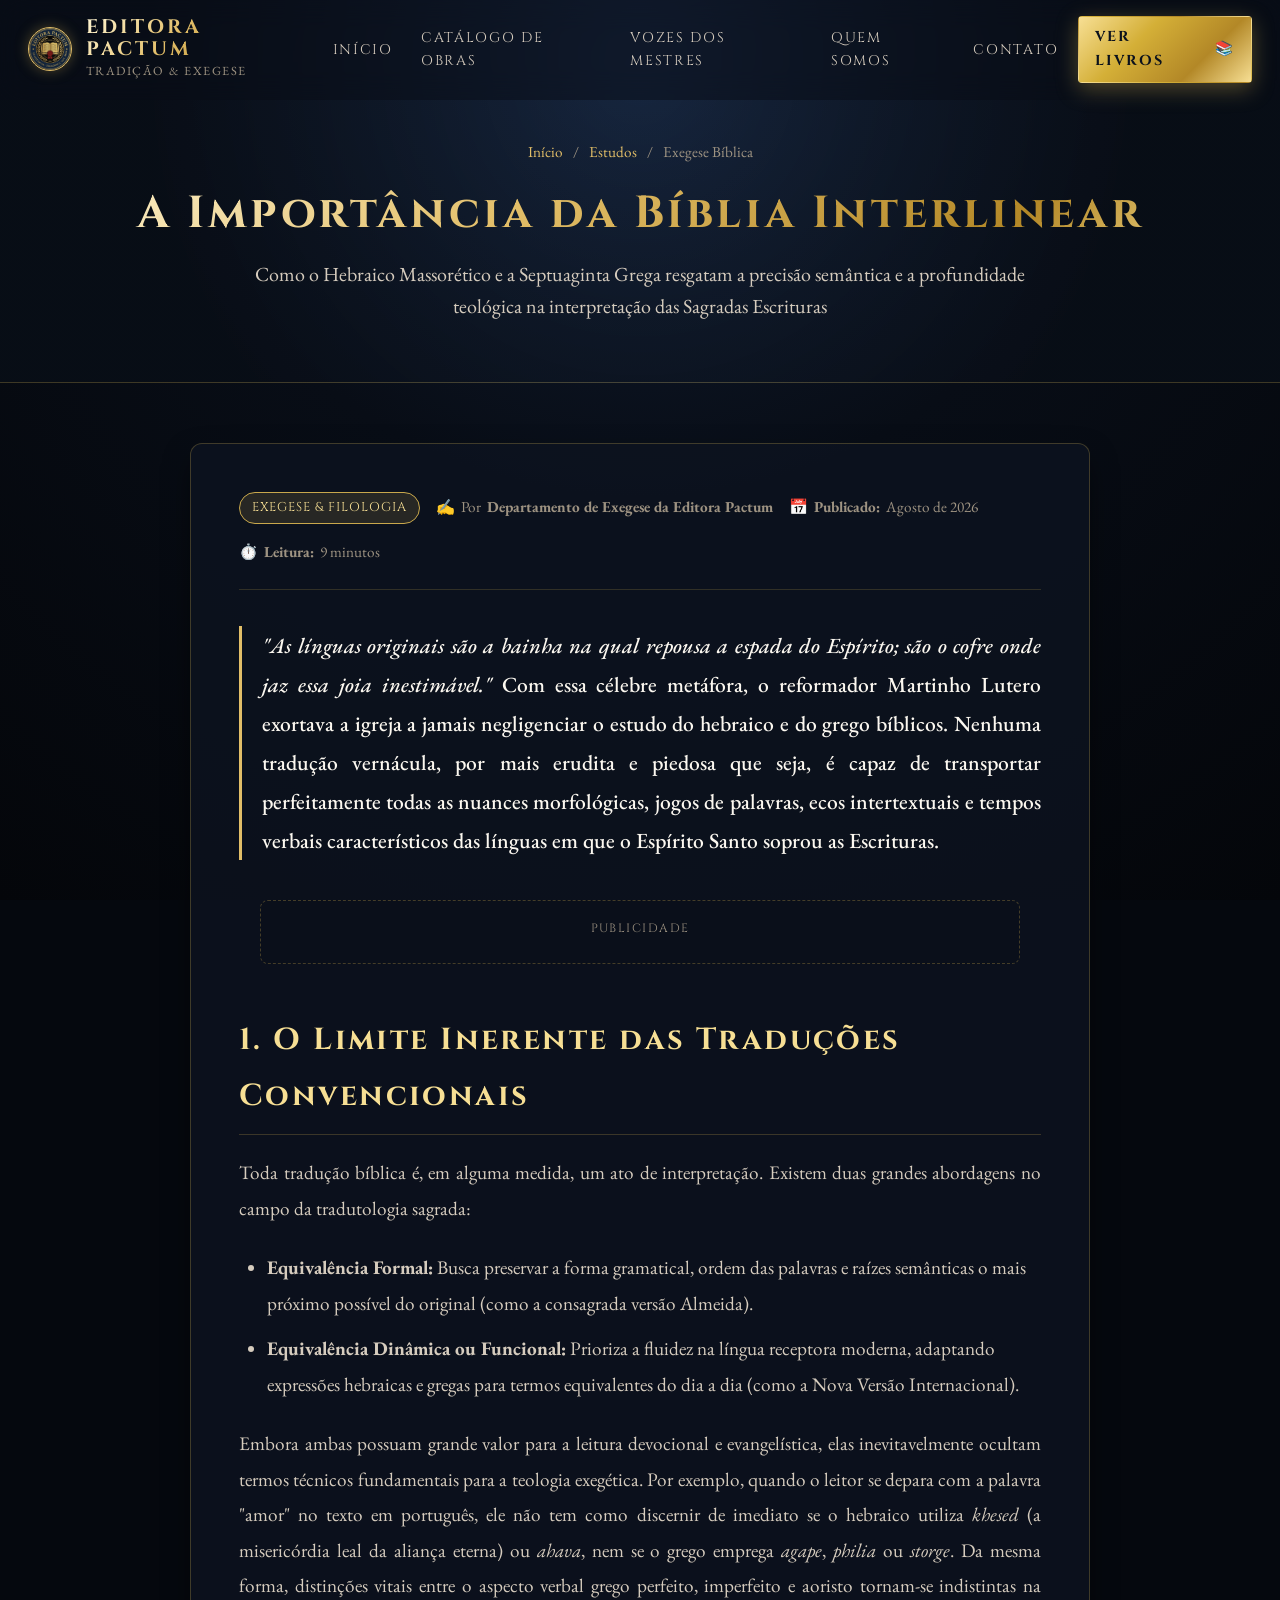
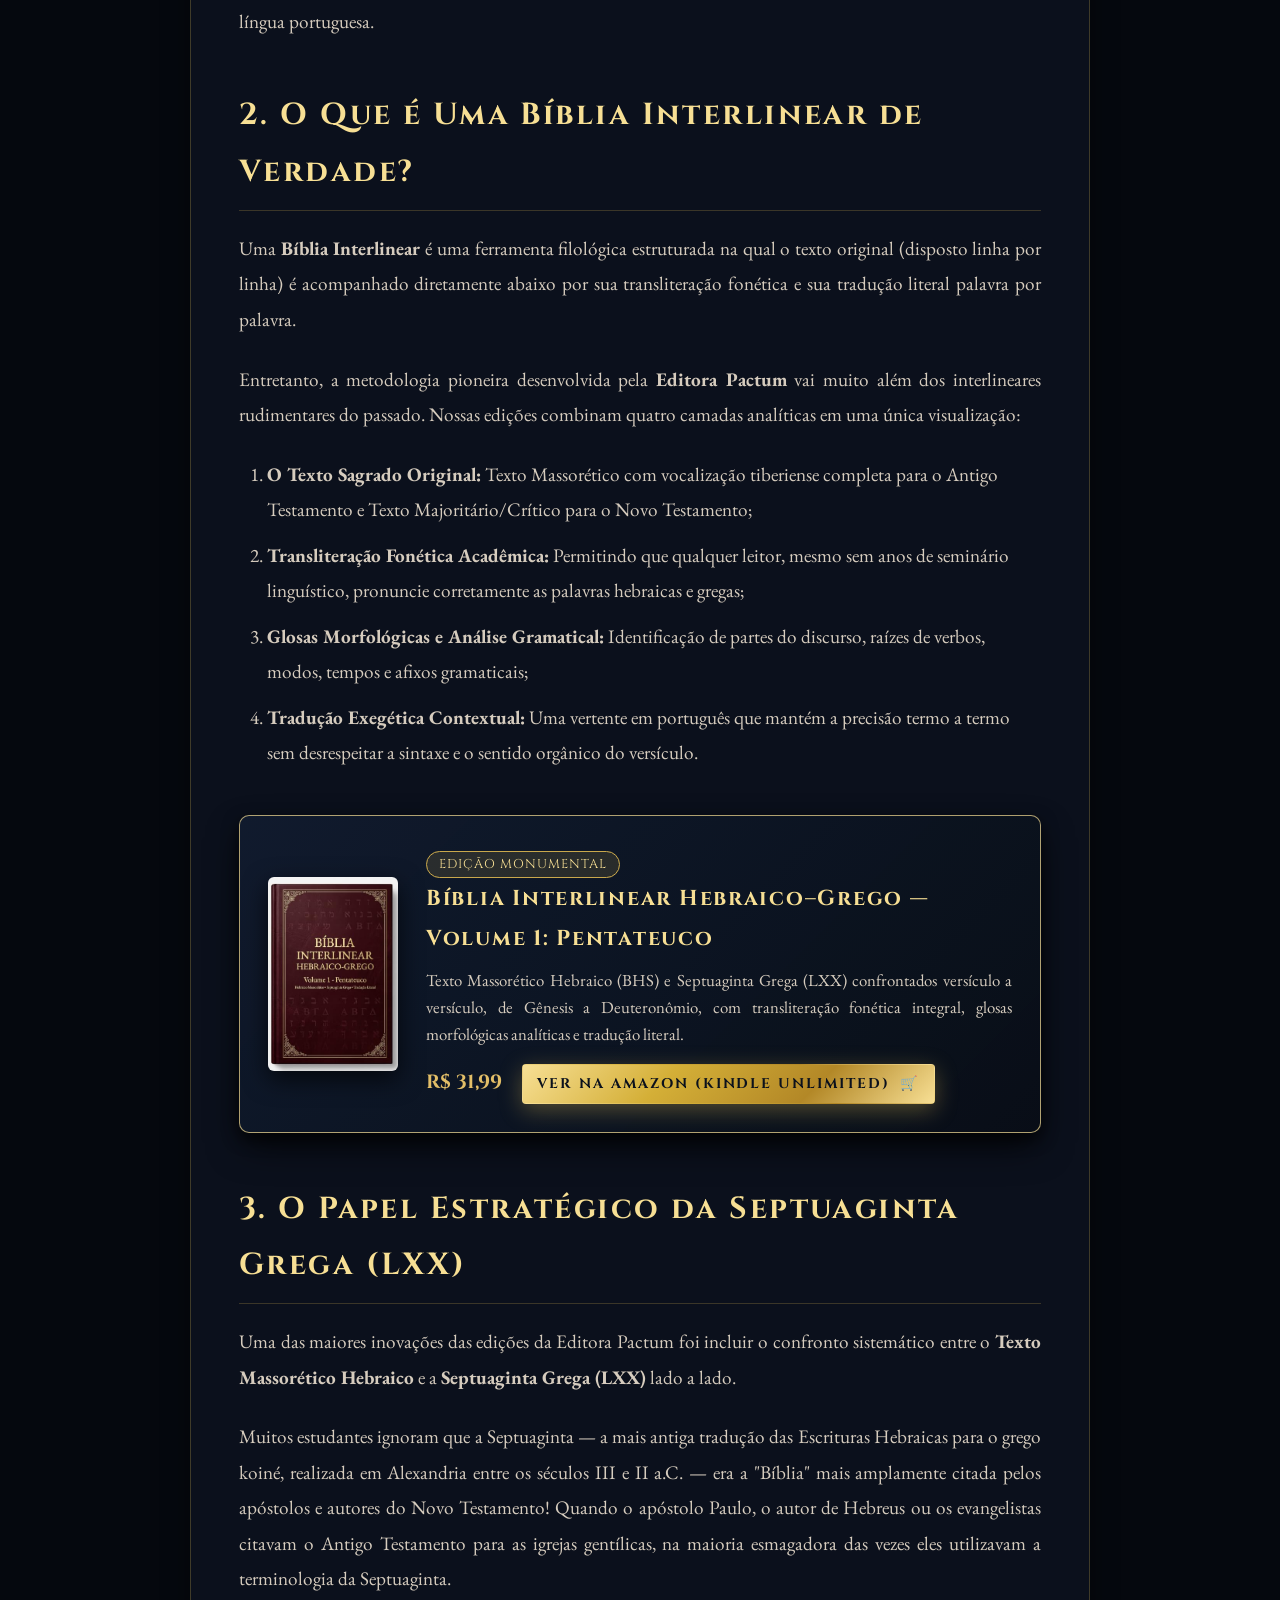
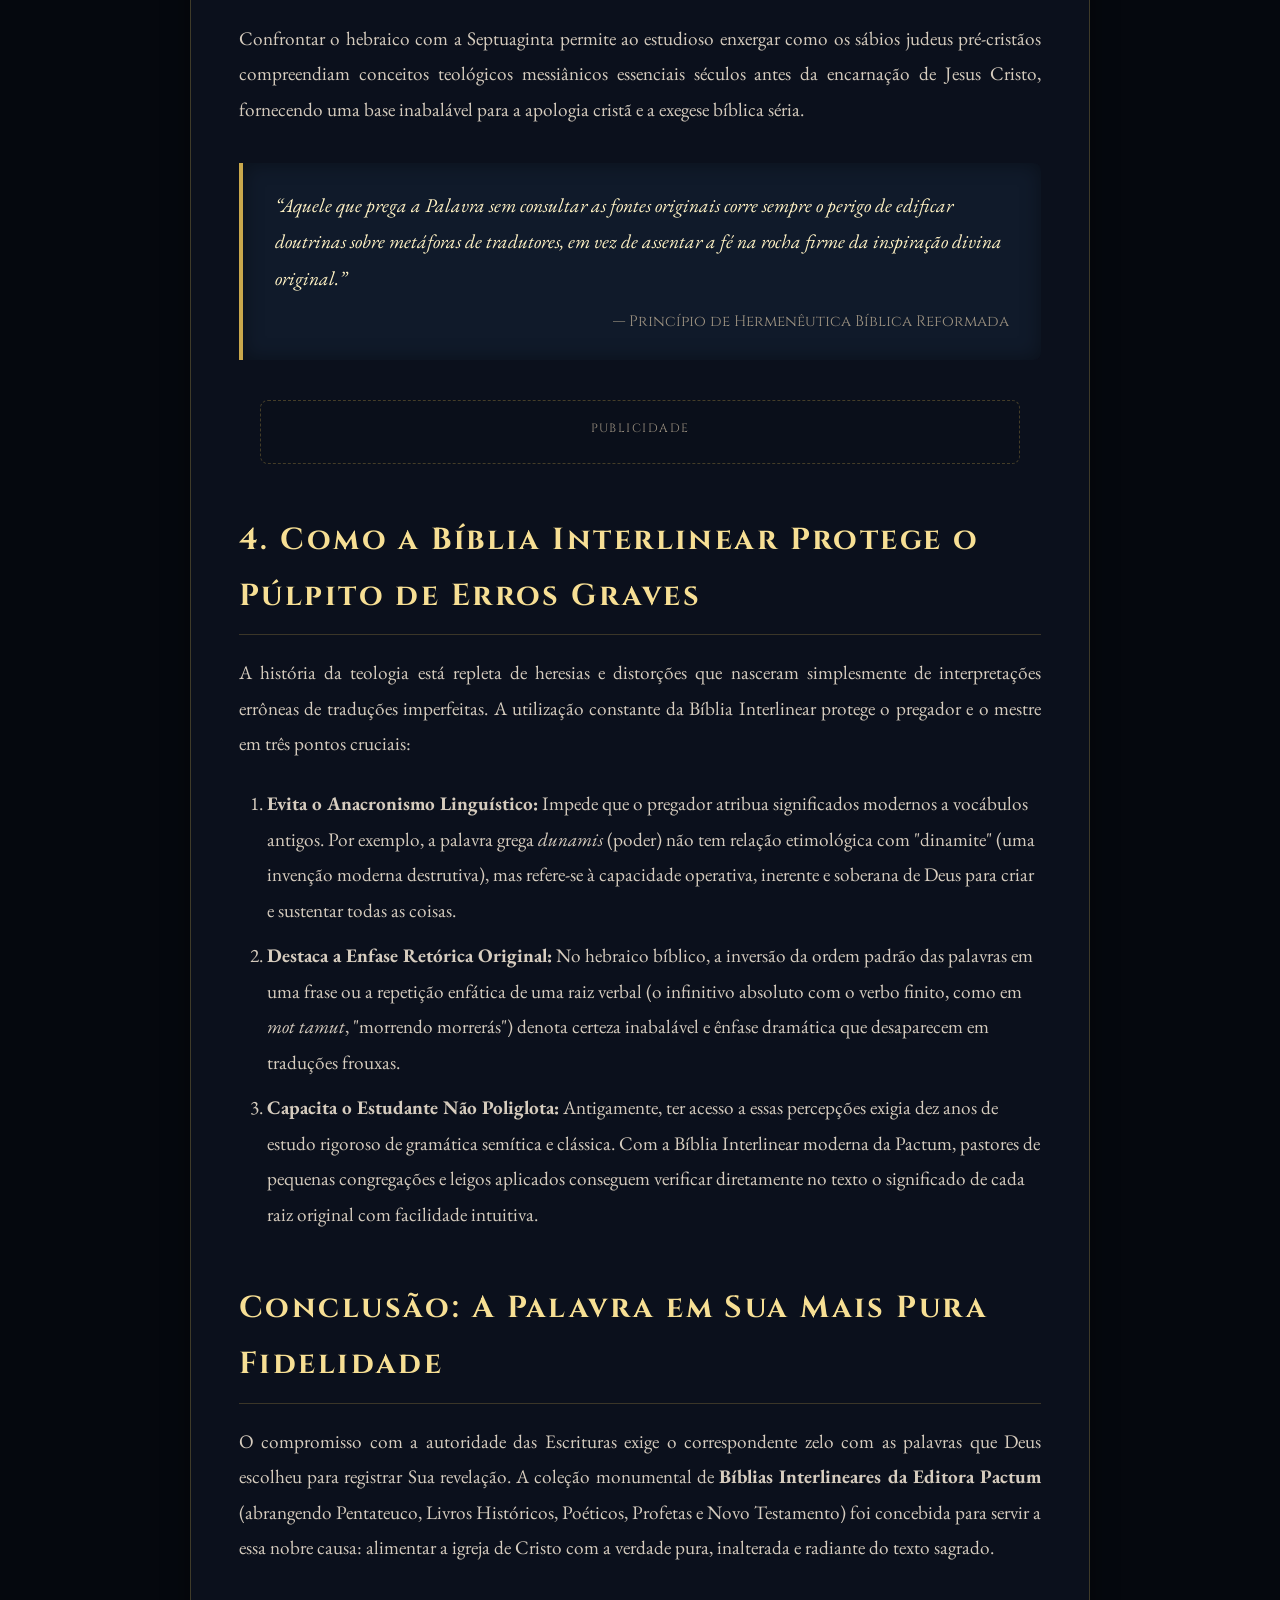
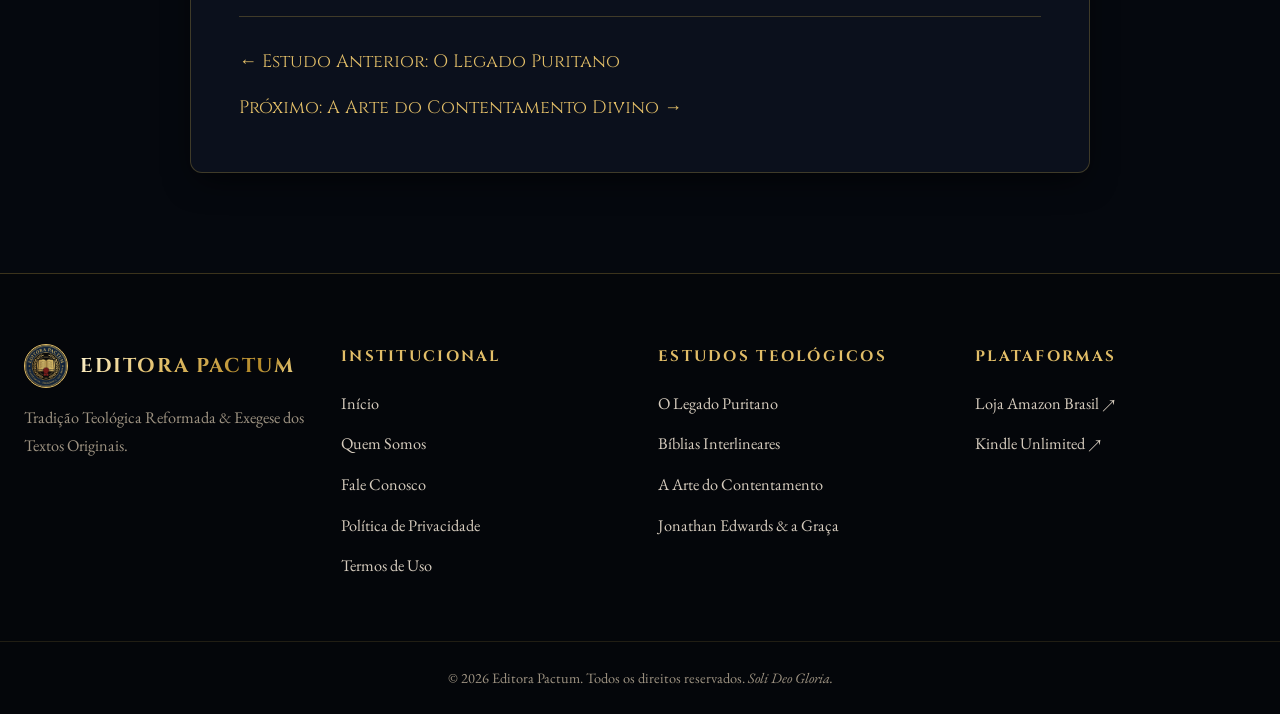
==== artigo-biblia-interlinear-exegese.html @ 227244c9 "feat: artigos teologicos, paginas institucionais, conformidade AdSense e redirects 301" ====
<!DOCTYPE html>
<html lang="pt-BR">
<head>
  <meta charset="UTF-8">
  <meta name="viewport" content="width=device-width, initial-scale=1.0">
  <title>A Importância da Bíblia Interlinear: Como o Hebraico Massorético e a Septuaginta Iluminam o Texto Sagrado — Editora Pactum</title>
  <meta name="description" content="Descubra a relevância da Bíblia Interlinear no estudo bíblico exegético. A anatomia do Hebraico Massorético, da Septuaginta Grega e a importância da transliteração fonética para a correta interpretação teológica.">
  <meta name="robots" content="index, follow, max-image-preview:large">
  <link rel="canonical" href="https://www.editorapactum.com.br/artigo-biblia-interlinear-exegese.html">
  <meta name="theme-color" content="#080d16">

  <!-- Google AdSense -->
  <meta name="google-adsense-account" content="ca-pub-7642306921513596">
  <script async src="https://pagead2.googlesyndication.com/pagead/js/adsbygoogle.js?client=ca-pub-7642306921513596" crossorigin="anonymous"></script>

  <!-- Open Graph -->
  <meta property="og:type" content="article">
  <meta property="og:url" content="https://www.editorapactum.com.br/artigo-biblia-interlinear-exegese.html">
  <meta property="og:title" content="A Importância da Bíblia Interlinear: Como o Hebraico Massorético e a Septuaginta Iluminam o Texto Sagrado">
  <meta property="og:description" content="Estudo aprofundado sobre filologia bíblica, crítica textual e ferramentas interlineares para pastores e estudantes das Escrituras.">
  <meta property="og:image" content="https://www.editorapactum.com.br/capas/biblia_interlinear_hg_vol1.jpg">

  <!-- Google Fonts -->
  <link rel="preconnect" href="https://fonts.googleapis.com">
  <link rel="preconnect" href="https://fonts.gstatic.com" crossorigin>
  <link href="https://fonts.googleapis.com/css2?family=Cinzel:wght@400;600;700;800;900&family=EB+Garamond:ital,wght@0,400;0,500;0,600;0,700;1,400;1,500;1,600&display=swap" rel="stylesheet">
  
  <link rel="icon" type="image/png" sizes="32x32" href="favicon-32x32.png">
  <link rel="icon" type="image/png" sizes="16x16" href="favicon-16x16.png">
  <link rel="shortcut icon" href="favicon.ico">
  
  <link rel="stylesheet" href="style.css">

  <!-- Schema.org Article & Breadcrumbs -->
  <script type="application/ld+json">
  {
    "@context": "https://schema.org",
    "@type": "Article",
    "headline": "A Importância da Bíblia Interlinear: Como o Hebraico Massorético e a Septuaginta Iluminam o Texto Sagrado",
    "description": "Exame aprofundado sobre a filologia bíblica, a preservação do Texto Massorético, a riqueza hermenêutica da Septuaginta e a utilidade da Bíblia Interlinear para a pregação fiel.",
    "image": "https://www.editorapactum.com.br/capas/biblia_interlinear_hg_vol1.jpg",
    "datePublished": "2026-08-25T09:00:00-03:00",
    "dateModified": "2026-09-07T12:00:00-03:00",
    "author": {
      "@type": "Organization",
      "name": "Editora Pactum",
      "url": "https://www.editorapactum.com.br"
    },
    "publisher": {
      "@type": "Organization",
      "name": "Editora Pactum",
      "logo": {
        "@type": "ImageObject",
        "url": "https://www.editorapactum.com.br/logo.png"
      }
    },
    "mainEntityOfPage": {
      "@type": "WebPage",
      "@id": "https://www.editorapactum.com.br/artigo-biblia-interlinear-exegese.html"
    }
  }
  </script>
</head>
<body>

  <!-- NAVEGAÇÃO SUPERIOR -->
  <nav class="navbar" id="navbar">
    <div class="nav-container">
      <a href="/" class="nav-logo">
        <img src="logo.png" alt="Editora Pactum" class="nav-logo-img">
        <div class="nav-brand-text">
          <span class="nav-logo-text">Editora Pactum</span>
          <span class="nav-logo-sub">Tradição & Exegese</span>
        </div>
      </a>
      
      <div class="nav-links" id="navLinks">
        <a href="/">Início</a>
        <a href="/#catalogo">Catálogo de Obras</a>
        <a href="/#citacoes">Vozes dos Mestres</a>
        <a href="/sobre.html">Quem Somos</a>
        <a href="/contato.html">Contato</a>
      </div>

      <div class="nav-actions">
        <a href="/#catalogo" class="btn btn-primary" style="padding: 8px 16px; font-size: 0.9rem;">
          <span>Ver Livros</span> 📚
        </a>
      </div>
    </div>
  </nav>

  <!-- CABEÇALHO DO ARTIGO -->
  <header class="inner-page-hero">
    <div class="container">
      <div class="breadcrumb">
        <a href="/">Início</a> <span>/</span> <a href="/#artigos">Estudos</a> <span>/</span> <span>Exegese Bíblica</span>
      </div>
      <h1 class="page-title">A Importância da Bíblia Interlinear</h1>
      <p class="page-subtitle">
        Como o Hebraico Massorético e a Septuaginta Grega resgatam a precisão semântica e a profundidade teológica na interpretação das Sagradas Escrituras
      </p>
    </div>
  </header>

  <!-- CORPO DO ARTIGO -->
  <main class="page-main-content">
    <div class="container">
      <article class="page-article-layout">
        <div class="article-meta-bar">
          <span class="article-tag-badge">Exegese & Filologia</span>
          <div class="article-meta-item">
            <span>✍️</span> Por <strong>Departamento de Exegese da Editora Pactum</strong>
          </div>
          <div class="article-meta-item">
            <span>📅</span> <strong>Publicado:</strong> Agosto de 2026
          </div>
          <div class="article-meta-item">
            <span>⏱️</span> <strong>Leitura:</strong> 9 minutos
          </div>
        </div>

        <div class="article-prose">
          <p class="lead-paragraph">
            <em>"As línguas originais são a bainha na qual repousa a espada do Espírito; são o cofre onde jaz essa joia inestimável."</em> Com essa célebre metáfora, o reformador Martinho Lutero exortava a igreja a jamais negligenciar o estudo do hebraico e do grego bíblicos. Nenhuma tradução vernácula, por mais erudita e piedosa que seja, é capaz de transportar perfeitamente todas as nuances morfológicas, jogos de palavras, ecos intertextuais e tempos verbais característicos das línguas em que o Espírito Santo soprou as Escrituras.
          </p>

          <!-- BLOCO ADSENSE 1 (TOPO DO ARTIGO) -->
          <div class="adsense-box-wrapper">
            <span class="adsense-disclaimer-label">Publicidade</span>
            <ins class="adsbygoogle"
                 style="display:block; text-align:center;"
                 data-ad-layout="in-article"
                 data-ad-format="fluid"
                 data-ad-client="ca-pub-7642306921513596"
                 data-ad-slot="1234567891"></ins>
            <script>
                 (adsbygoogle = window.adsbygoogle || []).push({});
            </script>
          </div>

          <h2>1. O Limite Inerente das Traduções Convencionais</h2>
          <p>
            Toda tradução bíblica é, em alguma medida, um ato de interpretação. Existem duas grandes abordagens no campo da tradutologia sagrada:
          </p>
          <ul>
            <li><strong>Equivalência Formal:</strong> Busca preservar a forma gramatical, ordem das palavras e raízes semânticas o mais próximo possível do original (como a consagrada versão Almeida).</li>
            <li><strong>Equivalência Dinâmica ou Funcional:</strong> Prioriza a fluidez na língua receptora moderna, adaptando expressões hebraicas e gregas para termos equivalentes do dia a dia (como a Nova Versão Internacional).</li>
          </ul>
          <p>
            Embora ambas possuam grande valor para a leitura devocional e evangelística, elas inevitavelmente ocultam termos técnicos fundamentais para a teologia exegética. Por exemplo, quando o leitor se depara com a palavra "amor" no texto em português, ele não tem como discernir de imediato se o hebraico utiliza <em>khesed</em> (a misericórdia leal da aliança eterna) ou <em>ahava</em>, nem se o grego emprega <em>agape</em>, <em>philia</em> ou <em>storge</em>. Da mesma forma, distinções vitais entre o aspecto verbal grego perfeito, imperfeito e aoristo tornam-se indistintas na língua portuguesa.
          </p>

          <h2>2. O Que é Uma Bíblia Interlinear de Verdade?</h2>
          <p>
            Uma <strong>Bíblia Interlinear</strong> é uma ferramenta filológica estruturada na qual o texto original (disposto linha por linha) é acompanhado diretamente abaixo por sua transliteração fonética e sua tradução literal palavra por palavra.
          </p>
          <p>
            Entretanto, a metodologia pioneira desenvolvida pela <strong>Editora Pactum</strong> vai muito além dos interlineares rudimentares do passado. Nossas edições combinam quatro camadas analíticas em uma única visualização:
          </p>
          <ol>
            <li><strong>O Texto Sagrado Original:</strong> Texto Massorético com vocalização tiberiense completa para o Antigo Testamento e Texto Majoritário/Crítico para o Novo Testamento;</li>
            <li><strong>Transliteração Fonética Acadêmica:</strong> Permitindo que qualquer leitor, mesmo sem anos de seminário linguístico, pronuncie corretamente as palavras hebraicas e gregas;</li>
            <li><strong>Glosas Morfológicas e Análise Gramatical:</strong> Identificação de partes do discurso, raízes de verbos, modos, tempos e afixos gramaticais;</li>
            <li><strong>Tradução Exegética Contextual:</strong> Uma vertente em português que mantém a precisão termo a termo sem desrespeitar a sintaxe e o sentido orgânico do versículo.</li>
          </ol>

          <!-- LIVRO EM DESTAQUE NO ARTIGO -->
          <div class="article-featured-book">
            <img src="capas/biblia_interlinear_hg_vol1.jpg" alt="Bíblia Interlinear Hebraico-Grego Vol 1">
            <div class="article-book-info">
              <span class="article-tag-badge">Edição Monumental</span>
              <h4>Bíblia Interlinear Hebraico–Grego — Volume 1: Pentateuco</h4>
              <p>
                Texto Massorético Hebraico (BHS) e Septuaginta Grega (LXX) confrontados versículo a versículo, de Gênesis a Deuteronômio, com transliteração fonética integral, glosas morfológicas analíticas e tradução literal.
              </p>
              <div>
                <span class="book-price-tag">R$ 31,99</span>
                <a href="https://www.amazon.com.br/dp/B0HFTTTT1Z?tag=editorapactum-20" target="_blank" rel="noopener" class="btn btn-primary" style="padding: 6px 14px; font-size: 0.88rem;">
                  <span>Ver na Amazon (Kindle Unlimited)</span> 🛒
                </a>
              </div>
            </div>
          </div>

          <h2>3. O Papel Estratégico da Septuaginta Grega (LXX)</h2>
          <p>
            Uma das maiores inovações das edições da Editora Pactum foi incluir o confronto sistemático entre o <strong>Texto Massorético Hebraico</strong> e a <strong>Septuaginta Grega (LXX)</strong> lado a lado.
          </p>
          <p>
            Muitos estudantes ignoram que a Septuaginta — a mais antiga tradução das Escrituras Hebraicas para o grego koiné, realizada em Alexandria entre os séculos III e II a.C. — era a "Bíblia" mais amplamente citada pelos apóstolos e autores do Novo Testamento! Quando o apóstolo Paulo, o autor de Hebreus ou os evangelistas citavam o Antigo Testamento para as igrejas gentílicas, na maioria esmagadora das vezes eles utilizavam a terminologia da Septuaginta.
          </p>
          <p>
            Confrontar o hebraico com a Septuaginta permite ao estudioso enxergar como os sábios judeus pré-cristãos compreendiam conceitos teológicos messiânicos essenciais séculos antes da encarnação de Jesus Cristo, fornecendo uma base inabalável para a apologia cristã e a exegese bíblica séria.
          </p>

          <blockquote>
            “Aquele que prega a Palavra sem consultar as fontes originais corre sempre o perigo de edificar doutrinas sobre metáforas de tradutores, em vez de assentar a fé na rocha firme da inspiração divina original.”
            <cite>— Princípio de Hermenêutica Bíblica Reformada</cite>
          </blockquote>

          <!-- BLOCO ADSENSE 2 (MEIO DO ARTIGO) -->
          <div class="adsense-box-wrapper">
            <span class="adsense-disclaimer-label">Publicidade</span>
            <ins class="adsbygoogle"
                 style="display:block"
                 data-ad-client="ca-pub-7642306921513596"
                 data-ad-slot="9876543211"
                 data-ad-format="auto"
                 data-full-width-responsive="true"></ins>
            <script>
                 (adsbygoogle = window.adsbygoogle || []).push({});
            </script>
          </div>

          <h2>4. Como a Bíblia Interlinear Protege o Púlpito de Erros Graves</h2>
          <p>
            A história da teologia está repleta de heresias e distorções que nasceram simplesmente de interpretações errôneas de traduções imperfeitas. A utilização constante da Bíblia Interlinear protege o pregador e o mestre em três pontos cruciais:
          </p>
          <ol>
            <li>
              <strong>Evita o Anacronismo Linguístico:</strong> Impede que o pregador atribua significados modernos a vocábulos antigos. Por exemplo, a palavra grega <em>dunamis</em> (poder) não tem relação etimológica com "dinamite" (uma invenção moderna destrutiva), mas refere-se à capacidade operativa, inerente e soberana de Deus para criar e sustentar todas as coisas.
            </li>
            <li>
              <strong>Destaca a Enfase Retórica Original:</strong> No hebraico bíblico, a inversão da ordem padrão das palavras em uma frase ou a repetição enfática de uma raiz verbal (o infinitivo absoluto com o verbo finito, como em <em>mot tamut</em>, "morrendo morrerás") denota certeza inabalável e ênfase dramática que desaparecem em traduções frouxas.
            </li>
            <li>
              <strong>Capacita o Estudante Não Poliglota:</strong> Antigamente, ter acesso a essas percepções exigia dez anos de estudo rigoroso de gramática semítica e clássica. Com a Bíblia Interlinear moderna da Pactum, pastores de pequenas congregações e leigos aplicados conseguem verificar diretamente no texto o significado de cada raiz original com facilidade intuitiva.
            </li>
          </ol>

          <h2>Conclusão: A Palavra em Sua Mais Pura Fidelidade</h2>
          <p>
            O compromisso com a autoridade das Escrituras exige o correspondente zelo com as palavras que Deus escolheu para registrar Sua revelação. A coleção monumental de <strong>Bíblias Interlineares da Editora Pactum</strong> (abrangendo Pentateuco, Livros Históricos, Poéticos, Profetas e Novo Testamento) foi concebida para servir a essa nobre causa: alimentar a igreja de Cristo com a verdade pura, inalterada e radiante do texto sagrado.
          </p>
        </div>

        <!-- LINK PARA OUTROS ESTUDOS E CATÁLOGO -->
        <div style="margin-top: 50px; padding-top: 30px; border-top: 1px solid var(--gold-border); display: flex; justify-content: space-between; flex-wrap: wrap; gap: 16px;">
          <a href="/artigo-legado-puritano.html" style="color: var(--gold-400); text-decoration: none; font-family: var(--font-serif-title);">
            ← Estudo Anterior: O Legado Puritano
          </a>
          <a href="/artigo-contentamento-thomas-watson.html" style="color: var(--gold-400); text-decoration: none; font-family: var(--font-serif-title);">
            Próximo: A Arte do Contentamento Divino →
          </a>
        </div>
      </article>
    </div>
  </main>

  <!-- RODAPÉ COMPLETO -->
  <footer class="footer" id="contato">
    <div class="footer-top">
      <div class="container">
        <div class="footer-grid">
          <div class="footer-brand">
            <div class="footer-brand-header">
              <img src="logo.png" alt="Editora Pactum" class="footer-logo">
              <h3>EDITORA PACTUM</h3>
            </div>
            <p>Tradição Teológica Reformada & Exegese dos Textos Originais.</p>
          </div>

          <div class="footer-col">
            <h4>Institucional</h4>
            <ul>
              <li><a href="/">Início</a></li>
              <li><a href="/sobre.html">Quem Somos</a></li>
              <li><a href="/contato.html">Fale Conosco</a></li>
              <li><a href="/politica-de-privacidade.html">Política de Privacidade</a></li>
              <li><a href="/termos-de-uso.html">Termos de Uso</a></li>
            </ul>
          </div>

          <div class="footer-col">
            <h4>Estudos Teológicos</h4>
            <ul>
              <li><a href="/artigo-legado-puritano.html">O Legado Puritano</a></li>
              <li><a href="/artigo-biblia-interlinear-exegese.html">Bíblias Interlineares</a></li>
              <li><a href="/artigo-contentamento-thomas-watson.html">A Arte do Contentamento</a></li>
              <li><a href="/artigo-verdadeira-graca-edwards.html">Jonathan Edwards & a Graça</a></li>
            </ul>
          </div>

          <div class="footer-col">
            <h4>Plataformas</h4>
            <ul>
              <li><a href="https://www.amazon.com.br/s?i=digital-text&rh=p_27%3AEditora+Pactum&tag=editorapactum-20" target="_blank" rel="noopener">Loja Amazon Brasil ↗</a></li>
              <li><a href="https://www.amazon.com.br/kindle-dbs/ku/ku-landing?tag=editorapactum-20" target="_blank" rel="noopener">Kindle Unlimited ↗</a></li>
            </ul>
          </div>
        </div>
      </div>
    </div>

    <div class="footer-bottom">
      <div class="container">
        <p>© 2026 Editora Pactum. Todos os direitos reservados. <em>Soli Deo Gloria.</em></p>
      </div>
    </div>
  </footer>

</body>
</html>
---- style.css ----
/* ==========================================================================
   EDITORA PACTUM — DESIGN SYSTEM & ESTILO VISUAL DE ALTA PRECISÃO
   Tradição • Teologia • Rigor Exegético
   ========================================================================== */

:root {
  /* Paleta Base Escura */
  --bg-darkest: #05080e;
  --bg-dark: #090e17;
  --bg-card: rgba(13, 20, 33, 0.78);
  --bg-card-hover: rgba(19, 30, 49, 0.94);
  --bg-glass: rgba(11, 18, 30, 0.7);
  --bg-input: rgba(15, 23, 38, 0.85);

  /* Ouro & Metais Sagrados */
  --gold-200: #fff2c4;
  --gold-300: #f7df94;
  --gold-400: #e2be68;
  --gold-500: #c9a84c;
  --gold-600: #a78229;
  --gold-700: #7d5f17;
  --gold-glow: rgba(201, 168, 76, 0.35);
  --gold-glow-intense: rgba(247, 223, 148, 0.65);
  --gold-border: rgba(201, 168, 76, 0.28);
  --gold-border-bright: rgba(247, 223, 148, 0.7);
  --gold-gradient: linear-gradient(135deg, #f7df94 0%, #d4af37 35%, #b38827 70%, #f7df94 100%);
  --gold-text-gradient: linear-gradient(135deg, #fff5d4 0%, #e2be68 40%, #b38827 80%, #f7df94 100%);

  /* Destaques Temáticos */
  --seal-red: #8f1d2e;
  --seal-red-glow: rgba(143, 29, 46, 0.4);
  --sapphire-blue: #1e3f73;
  --sapphire-glow: rgba(30, 63, 115, 0.4);
  --emerald-green: #1a6b47;

  /* Texto */
  --text-primary: #fcf8f0;
  --text-secondary: #d6ccbe;
  --text-muted: #9e9382;
  --text-gold: #e2be68;

  /* Tipografia */
  --font-serif-title: 'Cinzel', Georgia, 'Times New Roman', serif;
  --font-serif-decorative: 'Cinzel Decorative', 'Cinzel', serif;
  --font-serif-body: 'EB Garamond', Georgia, serif;
  
  /* Transições & Sombras */
  --transition-fast: 0.2s cubic-bezier(0.4, 0, 0.2, 1);
  --transition-normal: 0.35s cubic-bezier(0.4, 0, 0.2, 1);
  --transition-slow: 0.6s cubic-bezier(0.16, 1, 0.3, 1);
  --shadow-gold: 0 10px 30px -5px rgba(201, 168, 76, 0.25);
  --shadow-book: 0 16px 36px -6px rgba(0, 0, 0, 0.8), 0 6px 16px rgba(0, 0, 0, 0.6);
  --shadow-card: 0 12px 32px -8px rgba(0, 0, 0, 0.7);
}

/* Reset Global */
*, *::before, *::after {
  margin: 0;
  padding: 0;
  box-sizing: border-box;
}

html {
  scroll-behavior: smooth;
  font-size: 16px;
  background-color: var(--bg-darkest);
  color: var(--text-primary);
}

body {
  font-family: var(--font-serif-body);
  font-size: 1.125rem;
  line-height: 1.7;
  overflow-x: hidden;
  background: radial-gradient(circle at 50% 0%, #121f36 0%, #080d16 45%, #04060a 100%);
  background-attachment: fixed;
  -webkit-font-smoothing: antialiased;
  -moz-osx-font-smoothing: grayscale;
}

/* Scrollbar Personalizada */
::-webkit-scrollbar {
  width: 10px;
}
::-webkit-scrollbar-track {
  background: var(--bg-darkest);
}
::-webkit-scrollbar-thumb {
  background: #23354f;
  border-radius: 5px;
  border: 2px solid var(--bg-darkest);
}
::-webkit-scrollbar-thumb:hover {
  background: var(--gold-500);
}

::selection {
  background: var(--gold-600);
  color: #fff;
}

.container {
  max-width: 1320px;
  margin: 0 auto;
  padding: 0 24px;
}

/* ==========================================================================
   TIPOGRAFIA & TÍTULOS
   ========================================================================== */

h1, h2, h3, h4, h5, h6 {
  font-family: var(--font-serif-title);
  font-weight: 700;
  letter-spacing: 0.08em;
  color: var(--text-primary);
}

.section-header {
  text-align: center;
  margin-bottom: 56px;
  position: relative;
}

.section-ornament {
  font-size: 1.1rem;
  color: var(--gold-400);
  letter-spacing: 0.4em;
  margin-bottom: 12px;
  opacity: 0.9;
  text-shadow: 0 0 14px var(--gold-glow);
}

.section-title {
  font-size: 2.6rem;
  font-weight: 700;
  text-transform: uppercase;
  letter-spacing: 0.12em;
  background: var(--gold-text-gradient);
  -webkit-background-clip: text;
  -webkit-text-fill-color: transparent;
  margin-bottom: 16px;
}

.section-rule {
  width: 130px;
  height: 2px;
  background: radial-gradient(circle, var(--gold-400) 0%, rgba(201, 168, 76, 0) 100%);
  margin: 0 auto 16px;
}

.section-desc {
  font-size: 1.18rem;
  color: var(--text-muted);
  max-width: 660px;
  margin: 0 auto;
  font-style: italic;
}

/* ==========================================================================
   BARRA DE NAVEGAÇÃO SUPERIOR
   ========================================================================== */

.navbar {
  position: fixed;
  top: 0;
  left: 0;
  right: 0;
  z-index: 1000;
  padding: 16px 0;
  transition: all var(--transition-normal);
  background: rgba(8, 13, 22, 0.5);
  backdrop-filter: blur(14px);
  -webkit-backdrop-filter: blur(14px);
  border-bottom: 1px solid transparent;
}

.navbar.scrolled {
  padding: 12px 0;
  background: rgba(6, 10, 18, 0.94);
  border-bottom: 1px solid var(--gold-border);
  box-shadow: 0 8px 32px rgba(0, 0, 0, 0.7);
}

.nav-container {
  max-width: 1360px;
  margin: 0 auto;
  padding: 0 28px;
  display: flex;
  justify-content: space-between;
  align-items: center;
  gap: 20px;
}

.nav-logo {
  display: flex;
  align-items: center;
  gap: 14px;
  text-decoration: none;
}

.nav-logo-img {
  width: 44px;
  height: 44px;
  border-radius: 50%;
  border: 1.5px solid var(--gold-400);
  box-shadow: 0 0 14px var(--gold-glow);
  transition: transform var(--transition-normal), box-shadow var(--transition-normal);
}

.nav-logo:hover .nav-logo-img {
  transform: rotate(8deg) scale(1.06);
  box-shadow: 0 0 20px var(--gold-glow-intense);
}

.nav-brand-text {
  display: flex;
  flex-direction: column;
}

.nav-logo-text {
  font-family: var(--font-serif-title);
  font-size: 1.22rem;
  font-weight: 700;
  letter-spacing: 0.15em;
  text-transform: uppercase;
  background: var(--gold-text-gradient);
  -webkit-background-clip: text;
  -webkit-text-fill-color: transparent;
  line-height: 1.1;
}

.nav-logo-sub {
  font-family: var(--font-serif-body);
  font-size: 0.78rem;
  letter-spacing: 0.12em;
  color: var(--text-muted);
  text-transform: uppercase;
}

.nav-links {
  display: flex;
  gap: 28px;
  align-items: center;
}

.nav-links a {
  font-family: var(--font-serif-title);
  font-size: 0.88rem;
  letter-spacing: 0.12em;
  text-transform: uppercase;
  color: var(--text-secondary);
  text-decoration: none;
  position: relative;
  padding: 6px 0;
  transition: color var(--transition-fast);
}

.nav-links a::after {
  content: '';
  position: absolute;
  bottom: 0;
  left: 50%;
  width: 0;
  height: 1.5px;
  background: var(--gold-gradient);
  transition: width var(--transition-fast), left var(--transition-fast);
}

.nav-links a:hover,
.nav-links a.active {
  color: var(--gold-300);
}

.nav-links a:hover::after,
.nav-links a.active::after {
  width: 100%;
  left: 0;
}

.nav-actions {
  display: flex;
  align-items: center;
  gap: 12px;
}

.nav-fav-btn {
  display: inline-flex;
  align-items: center;
  gap: 6px;
  padding: 7px 14px;
  border-radius: 20px;
  background: rgba(143, 29, 46, 0.2);
  border: 1px solid rgba(143, 29, 46, 0.4);
  color: var(--text-primary);
  font-family: var(--font-serif-title);
  font-size: 0.78rem;
  letter-spacing: 0.08em;
  cursor: pointer;
  transition: all var(--transition-fast);
}

.nav-fav-btn:hover {
  background: rgba(143, 29, 46, 0.4);
  border-color: #ff6b81;
  transform: translateY(-1px);
}

.fav-count-badge {
  background: var(--seal-red);
  color: #fff;
  font-size: 0.72rem;
  font-weight: 700;
  padding: 2px 7px;
  border-radius: 10px;
  line-height: 1;
}

.nav-sound-btn {
  display: inline-flex;
  align-items: center;
  gap: 6px;
  padding: 7px 12px;
  border-radius: 20px;
  background: rgba(201, 168, 76, 0.12);
  border: 1px solid var(--gold-border);
  color: var(--gold-300);
  font-family: var(--font-serif-title);
  font-size: 0.75rem;
  letter-spacing: 0.08em;
  cursor: pointer;
  transition: all var(--transition-fast);
}

.nav-sound-btn:hover {
  background: rgba(201, 168, 76, 0.25);
  border-color: var(--gold-400);
}

.nav-sound-btn.muted {
  background: rgba(255, 255, 255, 0.05);
  border-color: rgba(255, 255, 255, 0.15);
  color: var(--text-muted);
}

.nav-toggle {
  display: none;
  background: none;
  border: 1px solid var(--gold-border);
  padding: 8px 10px;
  border-radius: 6px;
  cursor: pointer;
  flex-direction: column;
  gap: 5px;
}

.nav-toggle span {
  display: block;
  width: 22px;
  height: 2px;
  background: var(--gold-400);
  transition: transform var(--transition-fast), opacity var(--transition-fast);
}

/* ==========================================================================
   HERO SECTION
   ========================================================================== */

.hero {
  position: relative;
  min-height: 100vh;
  display: flex;
  flex-direction: column;
  justify-content: center;
  align-items: center;
  text-align: center;
  padding: 130px 24px 80px;
  overflow: hidden;
}

.hero-canvas {
  position: absolute;
  top: 0;
  left: 0;
  width: 100%;
  height: 100%;
  pointer-events: none;
  z-index: 1;
}

.hero-overlay {
  position: absolute;
  inset: 0;
  background: radial-gradient(circle at 50% 40%, rgba(26, 44, 76, 0.35) 0%, rgba(8, 13, 22, 0.85) 60%, var(--bg-darkest) 100%);
  z-index: 2;
}

.hero-content {
  position: relative;
  z-index: 3;
  max-width: 960px;
  margin: 0 auto;
}

.hero-badge-pill {
  display: inline-flex;
  align-items: center;
  gap: 8px;
  background: rgba(201, 168, 76, 0.12);
  border: 1px solid var(--gold-border-bright);
  padding: 6px 18px;
  border-radius: 30px;
  font-family: var(--font-serif-title);
  font-size: 0.78rem;
  letter-spacing: 0.18em;
  text-transform: uppercase;
  color: var(--gold-300);
  margin-bottom: 24px;
  box-shadow: 0 0 20px rgba(201, 168, 76, 0.2);
  backdrop-filter: blur(8px);
}

.hero-badge-pill .sparkle {
  color: var(--gold-400);
  animation: pulseGlow 2s infinite;
}

.hero-logo-wrap {
  position: relative;
  display: inline-block;
  margin-bottom: 24px;
}

.hero-logo-wrap::before {
  content: '';
  position: absolute;
  top: 50%;
  left: 50%;
  width: 220px;
  height: 220px;
  transform: translate(-50%, -50%);
  background: radial-gradient(circle, rgba(201, 168, 76, 0.28) 0%, rgba(201, 168, 76, 0) 70%);
  border-radius: 50%;
  animation: pulseGlow 4s infinite ease-in-out;
  pointer-events: none;
}

@keyframes pulseGlow {
  0%, 100% { transform: translate(-50%, -50%) scale(0.95); opacity: 0.45; }
  50% { transform: translate(-50%, -50%) scale(1.15); opacity: 0.85; }
}

.hero-logo {
  width: 165px;
  height: 165px;
  object-fit: contain;
  border-radius: 50%;
  border: 3px solid var(--gold-400);
  box-shadow: 0 0 35px var(--gold-glow), 0 12px 28px rgba(0, 0, 0, 0.7);
  transition: transform var(--transition-slow);
}

.hero-logo:hover {
  transform: scale(1.05) rotate(2deg);
}

.hero-title {
  font-size: 3.8rem;
  font-weight: 900;
  letter-spacing: 0.18em;
  margin-bottom: 12px;
  text-transform: uppercase;
  background: var(--gold-text-gradient);
  -webkit-background-clip: text;
  -webkit-text-fill-color: transparent;
  text-shadow: 0 4px 30px rgba(0, 0, 0, 0.9);
}

.hero-tagline {
  font-family: var(--font-serif-title);
  font-size: 1.25rem;
  font-weight: 600;
  letter-spacing: 0.25em;
  text-transform: uppercase;
  color: var(--gold-300);
  margin-bottom: 18px;
  text-shadow: 0 0 16px var(--gold-glow);
}

.hero-tagline .tgd {
  color: var(--gold-500);
  margin: 0 8px;
}

.hero-subtitle {
  font-size: 1.35rem;
  color: var(--text-secondary);
  max-width: 760px;
  margin: 0 auto 32px;
  line-height: 1.65;
}

/* Chips de Destaque Rápido no Hero */
.hero-featured-chips {
  display: flex;
  gap: 14px;
  justify-content: center;
  flex-wrap: wrap;
  margin-bottom: 36px;
}

.featured-chip {
  background: rgba(13, 20, 33, 0.75);
  border: 1px solid var(--gold-border);
  padding: 8px 16px;
  border-radius: 25px;
  display: flex;
  align-items: center;
  gap: 10px;
  cursor: pointer;
  transition: all var(--transition-fast);
  backdrop-filter: blur(8px);
}

.featured-chip:hover {
  background: rgba(201, 168, 76, 0.18);
  border-color: var(--gold-400);
  transform: translateY(-2px);
  box-shadow: 0 6px 16px rgba(0, 0, 0, 0.5);
}

.chip-badge {
  font-family: var(--font-serif-title);
  font-size: 0.68rem;
  letter-spacing: 0.08em;
  text-transform: uppercase;
  padding: 3px 8px;
  border-radius: 12px;
  background: rgba(201, 168, 76, 0.2);
  color: var(--gold-300);
  border: 1px solid var(--gold-border);
}

.chip-badge.puritano {
  background: rgba(201, 168, 76, 0.25);
  color: #ffde8a;
}

.chip-badge.poliglota {
  background: rgba(77, 148, 255, 0.2);
  color: #aed1ff;
  border-color: rgba(77, 148, 255, 0.4);
}

.chip-title {
  font-family: var(--font-serif-title);
  font-size: 0.84rem;
  color: var(--text-primary);
}

.chip-price {
  font-family: var(--font-serif-title);
  font-size: 0.88rem;
  font-weight: 700;
  color: var(--gold-300);
}

.hero-ctas {
  display: flex;
  gap: 20px;
  justify-content: center;
  flex-wrap: wrap;
}

/* ==========================================================================
   BOTÕES GERAIS
   ========================================================================== */

.btn {
  font-family: var(--font-serif-title);
  font-size: 0.92rem;
  font-weight: 700;
  letter-spacing: 0.14em;
  text-transform: uppercase;
  text-decoration: none;
  padding: 14px 34px;
  border-radius: 4px;
  display: inline-flex;
  align-items: center;
  justify-content: center;
  gap: 10px;
  cursor: pointer;
  transition: all var(--transition-normal);
  border: 1px solid transparent;
}

.btn-primary {
  background: var(--gold-gradient);
  color: #0b111c;
  box-shadow: 0 6px 22px rgba(201, 168, 76, 0.38);
}

.btn-primary:hover {
  transform: translateY(-2px);
  box-shadow: 0 10px 30px rgba(201, 168, 76, 0.6);
  background: linear-gradient(135deg, #fff0bc 0%, #e2be68 40%, #c9a84c 100%);
}

.btn-ghost {
  background: rgba(13, 20, 33, 0.65);
  color: var(--text-primary);
  border: 1px solid var(--gold-border);
  backdrop-filter: blur(8px);
}

.btn-ghost:hover {
  background: rgba(201, 168, 76, 0.14);
  border-color: var(--gold-400);
  color: var(--gold-300);
  transform: translateY(-2px);
}

.btn-amazon {
  background: #ff9900;
  color: #111;
  font-weight: 700;
  box-shadow: 0 6px 20px rgba(255, 153, 0, 0.35);
}

.btn-amazon:hover {
  background: #ffaa1a;
  transform: translateY(-2px);
  box-shadow: 0 10px 28px rgba(255, 153, 0, 0.5);
}

.btn-whatsapp {
  background: #25d366;
  color: #0b111c;
  font-weight: 700;
}

.btn-whatsapp:hover {
  background: #2ee672;
  transform: translateY(-2px);
  box-shadow: 0 8px 24px rgba(37, 211, 102, 0.4);
}

/* Indicador de Scroll */
.hero-scroll {
  position: absolute;
  bottom: 28px;
  left: 50%;
  transform: translateX(-50%);
  z-index: 3;
}

.scroll-indicator {
  display: flex;
  flex-direction: column;
  align-items: center;
  gap: 8px;
  color: var(--gold-400);
  font-family: var(--font-serif-title);
  font-size: 0.75rem;
  letter-spacing: 0.2em;
  text-transform: uppercase;
  opacity: 0.8;
  text-decoration: none;
  transition: opacity var(--transition-fast);
}

.scroll-indicator:hover {
  opacity: 1;
}

.scroll-arrow {
  width: 14px;
  height: 14px;
  border-right: 2px solid var(--gold-400);
  border-bottom: 2px solid var(--gold-400);
  transform: rotate(45deg);
  animation: bounceArrow 2s infinite;
}

@keyframes bounceArrow {
  0%, 20%, 50%, 80%, 100% { transform: translateY(0) rotate(45deg); }
  40% { transform: translateY(8px) rotate(45deg); }
  60% { transform: translateY(4px) rotate(45deg); }
}

/* ==========================================================================
   BARRA DE ESTATÍSTICAS
   ========================================================================== */

.stats-bar {
  position: relative;
  z-index: 10;
  background: linear-gradient(180deg, rgba(16, 26, 44, 0.88) 0%, rgba(9, 14, 23, 0.96) 100%);
  border-top: 1px solid var(--gold-border);
  border-bottom: 1px solid var(--gold-border);
  padding: 36px 0;
  box-shadow: 0 10px 32px rgba(0, 0, 0, 0.6);
  backdrop-filter: blur(12px);
}

.stats-container {
  max-width: 1240px;
  margin: 0 auto;
  padding: 0 24px;
  display: flex;
  justify-content: space-around;
  align-items: center;
  flex-wrap: wrap;
  gap: 24px;
}

.stat-item {
  text-align: center;
  flex: 1;
  min-width: 180px;
}

.stat-number {
  font-family: var(--font-serif-title);
  font-size: 2.9rem;
  font-weight: 900;
  background: var(--gold-text-gradient);
  -webkit-background-clip: text;
  -webkit-text-fill-color: transparent;
  line-height: 1.1;
  display: block;
  margin-bottom: 6px;
}

.stat-label {
  font-family: var(--font-serif-title);
  font-size: 0.85rem;
  letter-spacing: 0.15em;
  text-transform: uppercase;
  color: var(--text-muted);
}

.stat-divider {
  width: 1px;
  height: 48px;
  background: radial-gradient(circle, var(--gold-border) 0%, transparent 100%);
}

/* ==========================================================================
   SEÇÃO CAROUSEL DE CITAÇÕES PURITANAS (VOZES DOS MESTRES)
   ========================================================================== */

.quotes-section {
  padding: 60px 0;
  position: relative;
}

.quote-carousel-wrapper {
  background: linear-gradient(135deg, rgba(14, 22, 38, 0.9) 0%, rgba(8, 13, 22, 0.95) 100%);
  border: 1px solid var(--gold-border);
  border-radius: 12px;
  padding: 44px 36px;
  text-align: center;
  position: relative;
  box-shadow: 0 16px 40px rgba(0, 0, 0, 0.6), 0 0 24px rgba(201, 168, 76, 0.12);
  backdrop-filter: blur(12px);
  max-width: 1000px;
  margin: 0 auto;
}

.quote-ornament-top {
  font-size: 1.1rem;
  color: var(--gold-400);
  letter-spacing: 0.4em;
  margin-bottom: 8px;
}

.quote-section-badge {
  font-family: var(--font-serif-title);
  font-size: 0.76rem;
  letter-spacing: 0.22em;
  text-transform: uppercase;
  color: var(--gold-400);
  margin-bottom: 24px;
}

.quote-box {
  min-height: 140px;
  display: flex;
  flex-direction: column;
  justify-content: center;
  align-items: center;
  transition: opacity var(--transition-fast), transform var(--transition-fast);
}

.quote-box.fade-out {
  opacity: 0;
  transform: translateY(6px);
}

.quote-text {
  font-family: var(--font-serif-body);
  font-size: 1.55rem;
  font-style: italic;
  color: var(--gold-200);
  line-height: 1.55;
  max-width: 820px;
  margin-bottom: 20px;
  text-shadow: 0 2px 10px rgba(0, 0, 0, 0.7);
}

.quote-author-line {
  display: flex;
  align-items: center;
  justify-content: center;
  gap: 12px;
  flex-wrap: wrap;
}

.quote-author {
  font-family: var(--font-serif-title);
  font-size: 1.05rem;
  font-weight: 700;
  letter-spacing: 0.12em;
  text-transform: uppercase;
  color: var(--gold-400);
}

.quote-book-link {
  font-family: var(--font-serif-body);
  font-size: 0.95rem;
  color: var(--text-muted);
  text-decoration: none;
  transition: color var(--transition-fast);
  border-bottom: 1px dotted var(--gold-border);
}

.quote-book-link:hover {
  color: var(--gold-300);
  border-color: var(--gold-300);
}

.quote-controls {
  display: flex;
  justify-content: center;
  align-items: center;
  gap: 18px;
  margin-top: 24px;
}

.quote-nav-btn {
  background: rgba(201, 168, 76, 0.12);
  border: 1px solid var(--gold-border);
  color: var(--gold-300);
  width: 34px;
  height: 34px;
  border-radius: 50%;
  display: flex;
  align-items: center;
  justify-content: center;
  font-size: 1.2rem;
  cursor: pointer;
  transition: all var(--transition-fast);
}

.quote-nav-btn:hover {
  background: var(--gold-gradient);
  color: #0c121d;
  border-color: var(--gold-400);
}

.quote-indicators {
  display: flex;
  gap: 8px;
}

.quote-dot {
  width: 9px;
  height: 9px;
  border-radius: 50%;
  background: rgba(201, 168, 76, 0.25);
  border: 1px solid var(--gold-border);
  cursor: pointer;
  transition: all var(--transition-fast);
}

.quote-dot.active {
  background: var(--gold-400);
  box-shadow: 0 0 10px var(--gold-glow);
  transform: scale(1.25);
}

/* ==========================================================================
   SEÇÃO SOBRE NÓS
   ========================================================================== */

.sobre {
  padding: 90px 0;
  position: relative;
}

.sobre-grid {
  display: grid;
  grid-template-columns: 1.1fr 0.9fr;
  gap: 50px;
  align-items: center;
}

.sobre-text p {
  color: var(--text-secondary);
  font-size: 1.18rem;
  margin-bottom: 22px;
  text-align: justify;
}

.sobre-text .lead-text {
  font-size: 1.35rem;
  color: var(--text-primary);
  font-weight: 500;
  line-height: 1.7;
}

.sobre-pillars {
  display: flex;
  flex-direction: column;
  gap: 24px;
}

.pillar {
  background: var(--bg-card);
  border: 1px solid var(--gold-border);
  padding: 30px;
  border-radius: 8px;
  transition: all var(--transition-normal);
  backdrop-filter: blur(10px);
  position: relative;
  overflow: hidden;
}

.pillar::before {
  content: '';
  position: absolute;
  top: 0;
  left: 0;
  width: 4px;
  height: 100%;
  background: var(--gold-gradient);
  opacity: 0;
  transition: opacity var(--transition-fast);
}

.pillar:hover {
  transform: translateX(6px);
  border-color: var(--gold-400);
  background: var(--bg-card-hover);
  box-shadow: var(--shadow-gold);
}

.pillar:hover::before {
  opacity: 1;
}

.pillar-icon {
  font-size: 2.2rem;
  margin-bottom: 12px;
}

.pillar h3 {
  font-size: 1.3rem;
  color: var(--gold-300);
  margin-bottom: 10px;
  letter-spacing: 0.08em;
}

.pillar p {
  font-size: 1.05rem;
  color: var(--text-muted);
  line-height: 1.6;
}

/* ==========================================================================
   CATÁLOGO & CONTROLES DE FILTRO
   ========================================================================== */

.catalogo {
  padding: 90px 0;
  position: relative;
}

.catalog-control-panel {
  margin-bottom: 44px;
}

.search-box-wrap {
  max-width: 680px;
  margin: 0 auto 28px;
  position: relative;
}

.search-input {
  width: 100%;
  padding: 16px 48px 16px 52px;
  background: rgba(13, 20, 33, 0.9);
  border: 1px solid var(--gold-border);
  border-radius: 30px;
  color: var(--text-primary);
  font-family: var(--font-serif-body);
  font-size: 1.15rem;
  outline: none;
  transition: all var(--transition-normal);
  backdrop-filter: blur(10px);
}

.search-input:focus {
  border-color: var(--gold-400);
  box-shadow: 0 0 24px var(--gold-glow);
  background: rgba(16, 26, 44, 0.98);
}

.search-icon {
  position: absolute;
  left: 20px;
  top: 50%;
  transform: translateY(-50%);
  color: var(--gold-400);
  font-size: 1.2rem;
  pointer-events: none;
}

.search-clear-btn {
  position: absolute;
  right: 18px;
  top: 50%;
  transform: translateY(-50%);
  background: rgba(255, 255, 255, 0.1);
  border: none;
  color: var(--text-muted);
  width: 26px;
  height: 26px;
  border-radius: 50%;
  font-size: 0.8rem;
  cursor: pointer;
  transition: all var(--transition-fast);
  display: flex;
  align-items: center;
  justify-content: center;
}

.search-clear-btn:hover {
  background: rgba(201, 168, 76, 0.3);
  color: var(--gold-300);
}

.filter-tabs {
  display: flex;
  justify-content: center;
  gap: 12px;
  flex-wrap: wrap;
  margin-bottom: 24px;
}

.filter-btn {
  font-family: var(--font-serif-title);
  font-size: 0.85rem;
  font-weight: 700;
  letter-spacing: 0.12em;
  text-transform: uppercase;
  padding: 11px 22px;
  background: rgba(13, 20, 33, 0.65);
  border: 1px solid var(--gold-border);
  color: var(--text-secondary);
  border-radius: 25px;
  cursor: pointer;
  transition: all var(--transition-fast);
  backdrop-filter: blur(8px);
  display: inline-flex;
  align-items: center;
  gap: 6px;
}

.filter-btn:hover {
  border-color: var(--gold-400);
  color: var(--gold-300);
  background: rgba(201, 168, 76, 0.12);
}

.filter-btn.active {
  background: var(--gold-gradient);
  color: #0a0f19;
  border-color: transparent;
  box-shadow: 0 4px 18px rgba(201, 168, 76, 0.45);
}

.filter-btn .tab-count {
  font-size: 0.78rem;
  opacity: 0.85;
}

.filter-btn.btn-tab-fav.active {
  background: linear-gradient(135deg, #ff4757 0%, #8f1d2e 100%);
  color: #fff;
  box-shadow: 0 4px 18px rgba(255, 71, 87, 0.4);
}

/* Barra de Refinamento (Preço & Ordenação) */
.catalog-refinements {
  display: flex;
  justify-content: space-between;
  align-items: center;
  background: rgba(10, 16, 26, 0.6);
  border: 1px solid rgba(201, 168, 76, 0.18);
  border-radius: 12px;
  padding: 14px 22px;
  margin-bottom: 20px;
  flex-wrap: wrap;
  gap: 16px;
  backdrop-filter: blur(8px);
}

.price-chips-group {
  display: flex;
  align-items: center;
  gap: 8px;
  flex-wrap: wrap;
}

.refine-label {
  font-family: var(--font-serif-title);
  font-size: 0.78rem;
  letter-spacing: 0.1em;
  text-transform: uppercase;
  color: var(--text-muted);
  margin-right: 4px;
}

.price-chip {
  background: rgba(255, 255, 255, 0.04);
  border: 1px solid rgba(201, 168, 76, 0.2);
  color: var(--text-secondary);
  font-family: var(--font-serif-title);
  font-size: 0.76rem;
  padding: 5px 12px;
  border-radius: 15px;
  cursor: pointer;
  transition: all var(--transition-fast);
}

.price-chip:hover {
  background: rgba(201, 168, 76, 0.15);
  color: var(--gold-300);
  border-color: var(--gold-400);
}

.price-chip.active {
  background: rgba(201, 168, 76, 0.25);
  border-color: var(--gold-400);
  color: var(--gold-300);
  font-weight: 700;
}

.sort-group {
  display: flex;
  align-items: center;
  gap: 8px;
}

.sort-select {
  background: rgba(13, 20, 33, 0.9);
  border: 1px solid var(--gold-border);
  color: var(--text-primary);
  font-family: var(--font-serif-title);
  font-size: 0.82rem;
  padding: 6px 14px;
  border-radius: 6px;
  outline: none;
  cursor: pointer;
  transition: border-color var(--transition-fast);
}

.sort-select:focus {
  border-color: var(--gold-400);
}

.sort-select option {
  background: #0d1624;
  color: var(--text-primary);
}

.results-counter {
  text-align: center;
  color: var(--gold-400);
  font-family: var(--font-serif-title);
  font-size: 0.88rem;
  letter-spacing: 0.08em;
  margin-top: 14px;
}

.btn-clear-search {
  background: none;
  border: none;
  color: var(--gold-300);
  text-decoration: underline;
  cursor: pointer;
  font-family: inherit;
  margin-left: 8px;
}

/* ==========================================================================
   GRID DE LIVROS & CARD 3D TILT
   ========================================================================== */

.books-grid {
  display: grid;
  grid-template-columns: repeat(auto-fill, minmax(280px, 1fr));
  gap: 36px 26px;
  perspective: 1000px;
}

.book-card {
  position: relative;
  border-radius: 10px;
  transition: transform 0.15s ease-out, box-shadow 0.15s ease-out;
  transform-style: preserve-3d;
  will-change: transform;
}

.book-card-inner {
  background: var(--bg-card);
  border: 1px solid var(--gold-border);
  border-radius: 10px;
  padding: 22px 20px 20px;
  display: flex;
  flex-direction: column;
  height: 100%;
  backdrop-filter: blur(10px);
  position: relative;
  overflow: hidden;
  box-shadow: var(--shadow-card);
}

.book-card:hover .book-card-inner {
  background: var(--bg-card-hover);
  border-color: var(--gold-400);
  box-shadow: 0 20px 45px -10px rgba(0, 0, 0, 0.85), 0 0 24px rgba(201, 168, 76, 0.25);
}

/* Botão Favorito no Card */
.btn-fav {
  position: absolute;
  top: 14px;
  left: 14px;
  background: rgba(8, 13, 22, 0.75);
  border: 1px solid var(--gold-border);
  border-radius: 50%;
  width: 34px;
  height: 34px;
  display: flex;
  align-items: center;
  justify-content: center;
  font-size: 0.95rem;
  cursor: pointer;
  z-index: 10;
  transition: all var(--transition-fast);
  backdrop-filter: blur(6px);
}

.btn-fav:hover {
  transform: scale(1.15);
  background: rgba(143, 29, 46, 0.4);
  border-color: #ff6b81;
}

.btn-fav.active {
  background: rgba(143, 29, 46, 0.7);
  border-color: #ff4757;
  box-shadow: 0 0 12px rgba(255, 71, 87, 0.6);
}

/* Capa do Livro */
.book-cover-wrap {
  position: relative;
  aspect-ratio: 1 / 1.55;
  border-radius: 6px;
  overflow: hidden;
  margin-bottom: 18px;
  box-shadow: var(--shadow-book);
  cursor: pointer;
  background: #0d1624;
}

.book-cover-img {
  width: 100%;
  height: 100%;
  object-fit: cover;
  display: block;
  transition: transform var(--transition-slow);
}

.book-card:hover .book-cover-img {
  transform: scale(1.06);
}

.book-glare {
  position: absolute;
  inset: 0;
  pointer-events: none;
  opacity: 0;
  transition: opacity 0.2s ease-out;
  z-index: 5;
}

.book-quick-view-overlay {
  position: absolute;
  inset: 0;
  background: rgba(5, 8, 14, 0.65);
  display: flex;
  align-items: center;
  justify-content: center;
  opacity: 0;
  transition: opacity var(--transition-fast);
  z-index: 4;
  backdrop-filter: blur(2px);
}

.book-card:hover .book-quick-view-overlay {
  opacity: 1;
}

.quick-view-text {
  font-family: var(--font-serif-title);
  font-size: 0.8rem;
  font-weight: 700;
  letter-spacing: 0.12em;
  text-transform: uppercase;
  color: #0b111c;
  background: var(--gold-gradient);
  padding: 8px 16px;
  border-radius: 20px;
  box-shadow: 0 4px 15px rgba(201, 168, 76, 0.6);
}

.book-badge {
  position: absolute;
  top: 10px;
  right: 10px;
  background: rgba(8, 13, 22, 0.88);
  border: 1px solid var(--gold-border);
  color: var(--gold-300);
  font-family: var(--font-serif-title);
  font-size: 0.66rem;
  letter-spacing: 0.1em;
  text-transform: uppercase;
  padding: 4px 9px;
  border-radius: 4px;
  backdrop-filter: blur(6px);
  z-index: 6;
}

.book-badge.puritano {
  border-color: rgba(201, 168, 76, 0.7);
  background: rgba(26, 17, 8, 0.9);
  color: #ffde8a;
}

.book-badge.interlinear {
  border-color: rgba(77, 148, 255, 0.7);
  background: rgba(8, 20, 38, 0.9);
  color: #aed1ff;
}

.book-badge.idiomas {
  border-color: rgba(143, 29, 46, 0.7);
  background: rgba(38, 8, 14, 0.9);
  color: #ffb8c5;
}

/* Informações do Livro */
.book-info {
  display: flex;
  flex-direction: column;
  flex-grow: 1;
}

.book-author {
  font-family: var(--font-serif-title);
  font-size: 0.82rem;
  letter-spacing: 0.14em;
  text-transform: uppercase;
  color: var(--gold-400);
  margin-bottom: 6px;
  cursor: pointer;
  transition: color var(--transition-fast);
}

.book-author:hover {
  color: var(--gold-200);
  text-decoration: underline;
}

.book-title {
  font-size: 1.15rem;
  font-weight: 600;
  line-height: 1.4;
  color: var(--text-primary);
  margin-bottom: 10px;
  display: -webkit-box;
  -webkit-line-clamp: 2;
  -webkit-box-orient: vertical;
  overflow: hidden;
  min-height: 2.8em;
  cursor: pointer;
  transition: color var(--transition-fast);
}

.book-title:hover {
  color: var(--gold-300);
}

.book-ku-tag {
  display: flex;
  align-items: center;
  gap: 6px;
  margin-bottom: 12px;
}

.ku-badge {
  background: rgba(0, 168, 225, 0.15);
  border: 1px solid rgba(0, 168, 225, 0.4);
  color: #5ec8f2;
  font-family: var(--font-serif-title);
  font-size: 0.68rem;
  font-weight: 700;
  letter-spacing: 0.06em;
  padding: 2px 7px;
  border-radius: 3px;
}

.ku-sub {
  font-size: 0.72rem;
  color: var(--text-muted);
}

.book-meta {
  display: flex;
  justify-content: space-between;
  align-items: flex-end;
  margin-top: auto;
  padding-top: 12px;
  border-top: 1px solid rgba(201, 168, 76, 0.16);
  margin-bottom: 14px;
}

.price-container {
  display: flex;
  flex-direction: column;
}

.price-label {
  font-size: 0.7rem;
  color: var(--text-muted);
  text-transform: uppercase;
  letter-spacing: 0.06em;
}

.book-price {
  font-family: var(--font-serif-title);
  font-size: 1.35rem;
  font-weight: 900;
  color: var(--gold-300);
  line-height: 1.1;
}

.asin-tag {
  font-family: monospace;
  font-size: 0.72rem;
  color: var(--text-muted);
  background: rgba(255, 255, 255, 0.05);
  padding: 3px 6px;
  border-radius: 3px;
}

/* Botões do Card */
.book-actions {
  display: flex;
  gap: 8px;
}

.btn-details {
  flex: 1;
  padding: 10px 12px;
  font-size: 0.78rem;
  font-family: var(--font-serif-title);
  letter-spacing: 0.1em;
  text-transform: uppercase;
  background: rgba(255, 255, 255, 0.05);
  border: 1px solid var(--gold-border);
  color: var(--text-secondary);
  border-radius: 4px;
  cursor: pointer;
  transition: all var(--transition-fast);
}

.btn-details:hover {
  background: rgba(201, 168, 76, 0.15);
  color: var(--gold-300);
  border-color: var(--gold-400);
}

.btn-card-amazon {
  flex: 1.1;
  padding: 10px 12px;
  font-size: 0.78rem;
  background: rgba(201, 168, 76, 0.15);
  color: var(--gold-300);
  border: 1px solid var(--gold-border);
  border-radius: 4px;
  transition: all var(--transition-fast);
  display: flex;
  align-items: center;
  justify-content: center;
  gap: 6px;
  text-decoration: none;
  font-family: var(--font-serif-title);
  letter-spacing: 0.08em;
  text-transform: uppercase;
}

.btn-card-amazon:hover {
  background: var(--gold-gradient);
  color: #0c121d;
  border-color: var(--gold-400);
  box-shadow: 0 4px 15px rgba(201, 168, 76, 0.35);
}

/* Empty State */
.empty-state {
  grid-column: 1 / -1;
  text-align: center;
  padding: 70px 20px;
  background: rgba(13, 20, 33, 0.5);
  border: 1px dashed var(--gold-border);
  border-radius: 12px;
}

.empty-state-icon {
  font-size: 3rem;
  margin-bottom: 12px;
}

.empty-state-title {
  font-family: var(--font-serif-title);
  font-size: 1.4rem;
  color: var(--gold-300);
  margin-bottom: 8px;
}

.empty-state-desc {
  font-size: 1.05rem;
  color: var(--text-muted);
  max-width: 500px;
  margin: 0 auto 20px;
}

/* ==========================================================================
   SEÇÃO AUTORES
   ========================================================================== */

.autores {
  padding: 90px 0;
  position: relative;
}

.autores-grid {
  display: grid;
  grid-template-columns: repeat(auto-fill, minmax(280px, 1fr));
  gap: 28px;
}

.author-card {
  background: var(--bg-card);
  border: 1px solid var(--gold-border);
  border-radius: 10px;
  padding: 28px 22px;
  display: flex;
  flex-direction: column;
  transition: all var(--transition-normal);
  backdrop-filter: blur(10px);
  cursor: pointer;
  position: relative;
}

.author-card:hover {
  transform: translateY(-6px);
  border-color: var(--gold-400);
  background: var(--bg-card-hover);
  box-shadow: var(--shadow-gold);
}

.author-avatar-wrap {
  width: 60px;
  height: 60px;
  border-radius: 50%;
  background: linear-gradient(135deg, #182844 0%, #0d1624 100%);
  border: 2px solid var(--gold-400);
  display: flex;
  align-items: center;
  justify-content: center;
  margin-bottom: 16px;
  box-shadow: 0 0 16px var(--gold-glow);
}

.author-initials {
  font-family: var(--font-serif-title);
  font-size: 1.2rem;
  font-weight: 700;
  color: var(--gold-300);
}

.author-name {
  font-size: 1.25rem;
  color: var(--gold-300);
  margin-bottom: 4px;
}

.author-era {
  font-family: var(--font-serif-title);
  font-size: 0.78rem;
  letter-spacing: 0.12em;
  color: var(--text-muted);
  text-transform: uppercase;
  margin-bottom: 12px;
}

.author-desc {
  font-size: 1.02rem;
  color: var(--text-secondary);
  line-height: 1.55;
  margin-bottom: 14px;
}

.author-quote {
  font-size: 0.95rem;
  font-style: italic;
  color: var(--gold-200);
  margin-top: auto;
  padding-top: 12px;
  border-top: 1px dotted rgba(201, 168, 76, 0.2);
  margin-bottom: 14px;
}

.author-footer {
  display: flex;
  justify-content: space-between;
  align-items: center;
}

.author-works-count {
  font-family: var(--font-serif-title);
  font-size: 0.75rem;
  color: var(--gold-400);
  letter-spacing: 0.08em;
}

.author-action-link {
  font-family: var(--font-serif-title);
  font-size: 0.78rem;
  color: var(--gold-300);
  font-weight: 700;
  transition: transform var(--transition-fast);
}

.author-card:hover .author-action-link {
  transform: translateX(4px);
}

/* ==========================================================================
   BANNER AMAZON KINDLE
   ========================================================================== */

.amazon-banner {
  padding: 80px 0;
  position: relative;
}

.banner-content {
  background: linear-gradient(135deg, rgba(21, 35, 59, 0.92) 0%, rgba(10, 16, 26, 0.98) 100%);
  border: 1px solid var(--gold-border);
  border-radius: 12px;
  padding: 50px 40px;
  display: flex;
  justify-content: space-between;
  align-items: center;
  flex-wrap: wrap;
  gap: 30px;
  box-shadow: 0 16px 40px rgba(0, 0, 0, 0.6);
  position: relative;
  overflow: hidden;
}

.banner-content::before {
  content: '';
  position: absolute;
  top: 0;
  left: 0;
  width: 100%;
  height: 3px;
  background: var(--gold-gradient);
}

.banner-badge {
  width: 100%;
  font-family: var(--font-serif-title);
  font-size: 0.76rem;
  letter-spacing: 0.2em;
  color: var(--gold-400);
  text-transform: uppercase;
}

.banner-text h2 {
  font-size: 2.2rem;
  background: var(--gold-text-gradient);
  -webkit-background-clip: text;
  -webkit-text-fill-color: transparent;
  margin-bottom: 12px;
}

.banner-text p {
  font-size: 1.15rem;
  color: var(--text-secondary);
  max-width: 650px;
}

/* ==========================================================================
   RODAPÉ
   ========================================================================== */

.footer {
  background: #04060a;
  border-top: 1px solid var(--gold-border);
}

.footer-top {
  padding: 70px 0 50px;
}

.footer-grid {
  display: grid;
  grid-template-columns: repeat(auto-fit, minmax(200px, 1fr));
  gap: 36px;
}

.footer-brand-header {
  display: flex;
  align-items: center;
  gap: 12px;
  margin-bottom: 16px;
}

.footer-logo {
  width: 44px;
  height: 44px;
  border-radius: 50%;
  border: 1.5px solid var(--gold-400);
}

.footer-brand h3 {
  font-size: 1.25rem;
  background: var(--gold-text-gradient);
  -webkit-background-clip: text;
  -webkit-text-fill-color: transparent;
}

.footer-brand p {
  color: var(--text-muted);
  font-size: 1.02rem;
  margin-bottom: 16px;
}

.footer-quote {
  font-size: 0.96rem;
  color: var(--gold-300);
  border-left: 2px solid var(--gold-400);
  padding-left: 14px;
  line-height: 1.5;
}

.footer-col h4 {
  font-size: 0.95rem;
  letter-spacing: 0.15em;
  text-transform: uppercase;
  color: var(--gold-400);
  margin-bottom: 18px;
}

.footer-col ul {
  list-style: none;
}

.footer-col li {
  margin-bottom: 10px;
}

.footer-col a {
  color: var(--text-secondary);
  text-decoration: none;
  font-size: 1.02rem;
  transition: color var(--transition-fast);
}

.footer-col a:hover {
  color: var(--gold-300);
}

.footer-bottom {
  border-top: 1px solid rgba(201, 168, 76, 0.15);
  padding: 24px 0;
  text-align: center;
  color: var(--text-muted);
  font-size: 0.9rem;
}

.footer-est {
  font-family: var(--font-serif-title);
  font-size: 0.72rem;
  letter-spacing: 0.2em;
  color: var(--gold-500);
  margin-top: 6px;
}

/* ==========================================================================
   MODAL DE DETALHES DO LIVRO COM NAVEGAÇÃO
   ========================================================================== */

.modal-overlay {
  position: fixed;
  inset: 0;
  background: rgba(3, 5, 10, 0.88);
  backdrop-filter: blur(12px);
  -webkit-backdrop-filter: blur(12px);
  z-index: 2000;
  display: flex;
  align-items: center;
  justify-content: center;
  padding: 24px;
  opacity: 0;
  pointer-events: none;
  transition: opacity var(--transition-normal);
}

.modal-overlay.active {
  opacity: 1;
  pointer-events: auto;
}

.modal {
  background: linear-gradient(145deg, #0e1726 0%, #080d16 100%);
  border: 1px solid var(--gold-border-bright);
  border-radius: 12px;
  max-width: 960px;
  width: 100%;
  max-height: 90vh;
  overflow-y: auto;
  position: relative;
  box-shadow: 0 25px 60px rgba(0, 0, 0, 0.9), 0 0 35px var(--gold-glow);
  transform: scale(0.95);
  transition: transform var(--transition-normal);
}

.modal-overlay.active .modal {
  transform: scale(1);
}

.modal-close {
  position: absolute;
  top: 16px;
  right: 18px;
  background: rgba(255, 255, 255, 0.08);
  border: 1px solid var(--gold-border);
  color: var(--gold-300);
  width: 36px;
  height: 36px;
  border-radius: 50%;
  font-size: 1.1rem;
  cursor: pointer;
  display: flex;
  align-items: center;
  justify-content: center;
  z-index: 20;
  transition: all var(--transition-fast);
}

.modal-close:hover {
  background: var(--seal-red);
  color: #fff;
  border-color: #ff6b81;
}

.modal-inner {
  padding: 28px 36px 36px;
}

/* Barra de Navegação no Topo do Modal */
.modal-nav-bar {
  display: flex;
  justify-content: space-between;
  align-items: center;
  padding-bottom: 18px;
  margin-bottom: 24px;
  border-bottom: 1px solid rgba(201, 168, 76, 0.18);
}

.modal-nav-btn {
  background: rgba(201, 168, 76, 0.1);
  border: 1px solid var(--gold-border);
  color: var(--gold-300);
  font-family: var(--font-serif-title);
  font-size: 0.78rem;
  letter-spacing: 0.08em;
  padding: 6px 14px;
  border-radius: 20px;
  cursor: pointer;
  transition: all var(--transition-fast);
}

.modal-nav-btn:hover {
  background: rgba(201, 168, 76, 0.25);
  border-color: var(--gold-400);
}

.modal-nav-indicator {
  font-family: var(--font-serif-title);
  font-size: 0.8rem;
  color: var(--text-muted);
  letter-spacing: 0.1em;
}

/* Grid Interno do Modal */
.modal-body-grid {
  display: grid;
  grid-template-columns: 280px 1fr;
  gap: 36px;
  align-items: start;
}

.modal-cover-column {
  display: flex;
  flex-direction: column;
  gap: 14px;
}

.modal-cover-3d-wrap {
  aspect-ratio: 1 / 1.55;
  border-radius: 8px;
  overflow: hidden;
  box-shadow: 0 20px 45px rgba(0, 0, 0, 0.85);
  border: 1px solid var(--gold-border);
}

.modal-cover-img {
  width: 100%;
  height: 100%;
  object-fit: cover;
  display: block;
}

.ku-badge-modal {
  display: block;
  text-align: center;
  background: rgba(0, 168, 225, 0.18);
  border: 1px solid rgba(0, 168, 225, 0.45);
  color: #62d0fa;
  font-family: var(--font-serif-title);
  font-size: 0.72rem;
  padding: 6px 10px;
  border-radius: 4px;
  font-weight: 700;
}

.modal-header-meta {
  display: flex;
  justify-content: space-between;
  align-items: center;
  margin-bottom: 12px;
}

.modal-category {
  font-family: var(--font-serif-title);
  font-size: 0.75rem;
  letter-spacing: 0.14em;
  text-transform: uppercase;
  color: var(--gold-400);
}

.btn-fav-modal {
  background: rgba(255, 255, 255, 0.05);
  border: 1px solid var(--gold-border);
  color: var(--text-secondary);
  font-family: var(--font-serif-title);
  font-size: 0.75rem;
  padding: 5px 12px;
  border-radius: 15px;
  cursor: pointer;
  transition: all var(--transition-fast);
}

.btn-fav-modal:hover {
  background: rgba(143, 29, 46, 0.3);
  border-color: #ff6b81;
}

.btn-fav-modal.active {
  background: rgba(143, 29, 46, 0.7);
  border-color: #ff4757;
  color: #fff;
}

.modal-title {
  font-size: 1.8rem;
  line-height: 1.3;
  margin-bottom: 6px;
  background: var(--gold-text-gradient);
  -webkit-background-clip: text;
  -webkit-text-fill-color: transparent;
}

.modal-author {
  font-size: 1.1rem;
  color: var(--text-muted);
  margin-bottom: 18px;
}

.modal-author strong {
  color: var(--gold-300);
}

.modal-quote-highlight {
  background: rgba(201, 168, 76, 0.08);
  border-left: 3px solid var(--gold-400);
  padding: 12px 18px;
  border-radius: 0 6px 6px 0;
  margin-bottom: 20px;
}

.modal-quote-highlight p {
  font-style: italic;
  font-size: 1.05rem;
  color: var(--gold-200);
}

.modal-subheading {
  font-size: 0.95rem;
  letter-spacing: 0.1em;
  text-transform: uppercase;
  color: var(--gold-400);
  margin-bottom: 8px;
}

.modal-synopsis {
  font-size: 1.08rem;
  color: var(--text-secondary);
  line-height: 1.65;
  margin-bottom: 22px;
}

.modal-specs-grid {
  display: grid;
  grid-template-columns: repeat(2, 1fr);
  gap: 12px;
  margin-bottom: 28px;
}

.spec-card {
  background: rgba(13, 20, 33, 0.6);
  border: 1px solid rgba(201, 168, 76, 0.18);
  padding: 10px 14px;
  border-radius: 6px;
}

.spec-label {
  display: block;
  font-family: var(--font-serif-title);
  font-size: 0.7rem;
  letter-spacing: 0.08em;
  text-transform: uppercase;
  color: var(--text-muted);
  margin-bottom: 2px;
}

.spec-value {
  font-family: var(--font-serif-title);
  font-size: 0.95rem;
  color: var(--text-primary);
}

.spec-value.price-highlight {
  font-size: 1.3rem;
  font-weight: 900;
  color: var(--gold-300);
}

.modal-footer-actions {
  display: flex;
  gap: 12px;
  flex-wrap: wrap;
}

.modal-btn-buy {
  flex: 1.4;
}

.modal-btn-share {
  flex: 0.8;
}

.modal-btn-copy {
  flex: 0.8;
}

/* ==========================================================================
   BOTÃO VOLTAR AO TOPO & TOAST NOTIFICATION
   ========================================================================== */

.back-to-top {
  position: fixed;
  bottom: 28px;
  right: 28px;
  width: 48px;
  height: 48px;
  border-radius: 50%;
  background: rgba(8, 13, 22, 0.85);
  border: 1px solid var(--gold-border);
  color: var(--gold-300);
  cursor: pointer;
  z-index: 999;
  display: flex;
  align-items: center;
  justify-content: center;
  opacity: 0;
  pointer-events: none;
  transform: translateY(12px);
  transition: all var(--transition-fast);
  box-shadow: 0 8px 24px rgba(0, 0, 0, 0.6);
  backdrop-filter: blur(8px);
}

.back-to-top.visible {
  opacity: 1;
  pointer-events: auto;
  transform: translateY(0);
}

.back-to-top:hover {
  background: var(--gold-gradient);
  color: #0b111c;
  border-color: var(--gold-400);
  box-shadow: 0 0 20px var(--gold-glow);
}

.progress-ring {
  position: absolute;
  transform: rotate(-90deg);
}

.progress-ring-bg {
  fill: none;
  stroke: rgba(201, 168, 76, 0.2);
  stroke-width: 2.5;
}

.progress-ring-circle {
  fill: none;
  stroke: var(--gold-400);
  stroke-width: 2.5;
  stroke-dasharray: 113.097;
  stroke-dashoffset: 113.097;
  transition: stroke-dashoffset 0.1s;
}

.arrow-up {
  font-size: 1.2rem;
  font-weight: 700;
}

/* Toast */
.pactum-toast {
  position: fixed;
  bottom: 32px;
  left: 50%;
  transform: translateX(-50%) translateY(30px);
  background: linear-gradient(135deg, #101c30 0%, #090e17 100%);
  border: 1px solid var(--gold-border-bright);
  color: var(--gold-200);
  font-family: var(--font-serif-title);
  font-size: 0.88rem;
  letter-spacing: 0.08em;
  padding: 12px 24px;
  border-radius: 30px;
  box-shadow: 0 10px 30px rgba(0, 0, 0, 0.8), 0 0 20px var(--gold-glow);
  z-index: 3000;
  opacity: 0;
  pointer-events: none;
  transition: all var(--transition-normal);
  backdrop-filter: blur(10px);
  display: flex;
  align-items: center;
  gap: 8px;
}

.pactum-toast.show {
  opacity: 1;
  pointer-events: auto;
  transform: translateX(-50%) translateY(0);
}

.toast-sparkle {
  color: var(--gold-400);
}

/* ==========================================================================
   RESPONSIVIDADE & DISPOSITIVOS MÓVEIS
   ========================================================================== */

@media (max-width: 1024px) {
  .hero-title {
    font-size: 3rem;
  }
  .sobre-grid {
    grid-template-columns: 1fr;
    gap: 36px;
  }
  .footer-grid {
    grid-template-columns: 1fr 1fr;
    gap: 36px;
  }
}

@media (max-width: 768px) {
  .nav-links {
    position: fixed;
    top: 0;
    right: -100%;
    width: 280px;
    height: 100vh;
    background: #080d16;
    border-left: 1px solid var(--gold-border);
    flex-direction: column;
    padding: 80px 24px 24px;
    transition: right var(--transition-normal);
    box-shadow: -10px 0 30px rgba(0, 0, 0, 0.8);
  }

  .nav-links.open {
    right: 0;
  }

  .nav-toggle {
    display: flex;
  }

  .hero-title {
    font-size: 2.3rem;
    letter-spacing: 0.12em;
  }

  .hero-subtitle {
    font-size: 1.15rem;
  }

  .hero-logo {
    width: 130px;
    height: 130px;
  }

  .section-title {
    font-size: 2rem;
  }

  .books-grid {
    grid-template-columns: repeat(auto-fill, minmax(240px, 1fr));
    gap: 24px;
  }

  .modal-body-grid {
    grid-template-columns: 1fr;
    gap: 24px;
  }

  .modal-inner {
    padding: 20px 20px 28px;
  }

  .footer-grid {
    grid-template-columns: 1fr;
  }

  .catalog-refinements {
    flex-direction: column;
    align-items: flex-start;
  }
}

@media (max-width: 480px) {
  .hero-title {
    font-size: 1.9rem;
  }
  .stat-item {
    min-width: 130px;
  }
  .stat-number {
    font-size: 2.2rem;
  }
  .btn {
    width: 100%;
  }
  .quote-text {
    font-size: 1.25rem;
  }
  .modal-specs-grid {
    grid-template-columns: 1fr;
  }
}

/* ==========================================================================
   SEÇÃO DE CITAÇÕES DO MODAL
   ========================================================================== */

.modal-citations-section {
  margin-top: 2.5rem;
  border-top: 1px solid rgba(201, 168, 76, 0.18);
  padding-top: 2rem;
}

.modal-citations-header {
  display: flex;
  align-items: center;
  justify-content: center;
  gap: 0.75rem;
  margin-bottom: 1.75rem;
}

.citations-title {
  font-family: 'Crimson Text', 'Playfair Display', Georgia, serif;
  font-size: 1.15rem;
  font-weight: 600;
  color: var(--gold-300);
  letter-spacing: 0.04em;
  text-transform: uppercase;
  margin: 0;
}

.citations-icon {
  color: var(--gold-500);
  font-size: 0.65rem;
  opacity: 0.7;
}

.modal-citations-grid {
  display: flex;
  flex-direction: column;
  gap: 1rem;
}

.modal-citation-item {
  display: flex;
  gap: 1rem;
  align-items: flex-start;
  background: linear-gradient(135deg,
    rgba(201, 168, 76, 0.06) 0%,
    rgba(13, 20, 33, 0.5) 100%);
  border: 1px solid rgba(201, 168, 76, 0.12);
  border-left: 3px solid var(--gold-500);
  border-radius: 0 0.6rem 0.6rem 0;
  padding: 1rem 1.25rem;
  animation: citationFadeUp 0.45s cubic-bezier(0.22, 1, 0.36, 1) both;
}

.modal-citation-item:hover {
  background: linear-gradient(135deg,
    rgba(201, 168, 76, 0.11) 0%,
    rgba(13, 20, 33, 0.6) 100%);
  border-left-color: var(--gold-300);
  transform: translateX(3px);
  transition: all 0.25s ease;
}

.modal-citation-glyph {
  font-size: 2rem;
  line-height: 1;
  color: var(--gold-500);
  opacity: 0.6;
  flex-shrink: 0;
  font-family: Georgia, serif;
  margin-top: -0.25rem;
}

.modal-citation-text {
  font-family: 'Crimson Text', Georgia, serif;
  font-size: 1.05rem;
  line-height: 1.7;
  color: var(--text-secondary);
  margin: 0;
  font-style: italic;
}

@keyframes citationFadeUp {
  from {
    opacity: 0;
    transform: translateY(14px);
  }
  to {
    opacity: 1;
    transform: translateY(0);
  }
}

/* ==========================================================================
   CAROUSEL EXPANDIDO — CONTADOR E PROGRESSO
   ========================================================================== */

.quote-counter {
  font-size: 0.75rem;
  color: var(--text-muted);
  text-align: center;
  margin-top: 0.5rem;
  letter-spacing: 0.06em;
  opacity: 0.7;
}

/* Responsivo — citações do modal */
@media (max-width: 600px) {
  .modal-citation-item {
    padding: 0.85rem 1rem;
  }
  .modal-citation-glyph {
    font-size: 1.5rem;
  }
  .modal-citation-text {
    font-size: 0.95rem;
  }
  .citations-title {
    font-size: 0.95rem;
  }
}

/* ==========================================================================
   ESTILOS PARA PÁGINAS INSTITUCIONAIS & ARTIGOS EDITORIAIS (ADSENSE & SEO)
   ========================================================================== */

/* Header de Página Interna */
.inner-page-hero {
  padding: 140px 0 60px;
  background: radial-gradient(circle at 50% 20%, rgba(30, 50, 80, 0.45) 0%, rgba(8, 13, 22, 0.95) 70%);
  border-bottom: 1px solid var(--gold-border);
  text-align: center;
  position: relative;
}

.inner-page-hero .breadcrumb {
  display: flex;
  justify-content: center;
  align-items: center;
  gap: 10px;
  font-size: 0.95rem;
  color: var(--text-muted);
  margin-bottom: 20px;
}

.inner-page-hero .breadcrumb a {
  color: var(--gold-400);
  text-decoration: none;
  transition: color var(--transition-fast);
}

.inner-page-hero .breadcrumb a:hover {
  color: var(--gold-200);
  text-decoration: underline;
}

.inner-page-hero .page-title {
  font-size: 2.8rem;
  background: var(--gold-text-gradient);
  -webkit-background-clip: text;
  -webkit-text-fill-color: transparent;
  margin-bottom: 16px;
  line-height: 1.25;
}

.inner-page-hero .page-subtitle {
  font-size: 1.25rem;
  color: var(--text-secondary);
  max-width: 800px;
  margin: 0 auto;
  line-height: 1.6;
}

/* Container de Conteúdo Geral */
.page-main-content {
  padding: 60px 0 100px;
  min-height: 60vh;
}

.page-article-layout {
  max-width: 900px;
  margin: 0 auto;
  background: var(--bg-card);
  border: 1px solid var(--gold-border);
  border-radius: 12px;
  padding: 48px;
  box-shadow: var(--shadow-card);
}

@media (max-width: 768px) {
  .page-article-layout {
    padding: 28px 20px;
    margin: 0 12px;
  }
  .inner-page-hero .page-title {
    font-size: 2rem;
  }
}

/* Tipografia de Artigo */
.article-meta-bar {
  display: flex;
  flex-wrap: wrap;
  align-items: center;
  gap: 16px;
  padding-bottom: 24px;
  margin-bottom: 36px;
  border-bottom: 1px solid rgba(201, 168, 76, 0.2);
  font-size: 0.95rem;
  color: var(--text-muted);
}

.article-meta-item {
  display: flex;
  align-items: center;
  gap: 6px;
}

.article-tag-badge {
  background: rgba(201, 168, 76, 0.15);
  border: 1px solid var(--gold-500);
  color: var(--gold-300);
  padding: 4px 12px;
  border-radius: 20px;
  font-size: 0.8rem;
  text-transform: uppercase;
  letter-spacing: 0.08em;
  font-family: var(--font-serif-title);
}

.article-prose {
  font-family: var(--font-serif-body);
  font-size: 1.2rem;
  line-height: 1.85;
  color: var(--text-secondary);
}

.article-prose p {
  margin-bottom: 24px;
  text-align: justify;
}

.article-prose p.lead-paragraph {
  font-size: 1.35rem;
  color: var(--text-primary);
  line-height: 1.8;
  font-weight: 500;
  border-left: 3px solid var(--gold-400);
  padding-left: 20px;
  margin-bottom: 32px;
}

.article-prose h2 {
  font-size: 1.9rem;
  color: var(--gold-300);
  margin: 48px 0 20px;
  padding-bottom: 10px;
  border-bottom: 1px solid rgba(201, 168, 76, 0.25);
}

.article-prose h3 {
  font-size: 1.45rem;
  color: var(--gold-400);
  margin: 36px 0 16px;
}

.article-prose ul, .article-prose ol {
  margin: 0 0 24px 28px;
}

.article-prose li {
  margin-bottom: 10px;
}

.article-prose blockquote {
  margin: 36px 0;
  padding: 24px 32px;
  background: rgba(19, 30, 49, 0.7);
  border-left: 4px solid var(--gold-500);
  border-radius: 0 8px 8px 0;
  font-style: italic;
  color: var(--gold-200);
  font-size: 1.22rem;
  box-shadow: inset 0 0 20px rgba(0, 0, 0, 0.4);
}

.article-prose blockquote cite {
  display: block;
  font-style: normal;
  font-family: var(--font-serif-title);
  font-size: 0.95rem;
  color: var(--text-muted);
  margin-top: 12px;
  text-align: right;
}

/* Bloco de Destaque / Livro Relacionado no Artigo */
.article-featured-book {
  background: linear-gradient(135deg, rgba(17, 28, 48, 0.9) 0%, rgba(9, 14, 23, 0.95) 100%);
  border: 1px solid var(--gold-border-bright);
  border-radius: 10px;
  padding: 28px;
  margin: 44px 0;
  display: flex;
  gap: 28px;
  align-items: center;
  box-shadow: var(--shadow-book);
}

.article-featured-book img {
  width: 130px;
  border-radius: 6px;
  box-shadow: 0 8px 24px rgba(0, 0, 0, 0.7);
  flex-shrink: 0;
}

.article-book-info h4 {
  font-size: 1.35rem;
  color: var(--gold-300);
  margin-bottom: 8px;
}

.article-book-info p {
  font-size: 1.05rem;
  color: var(--text-secondary);
  margin-bottom: 16px;
  line-height: 1.6;
}

.article-book-info .book-price-tag {
  font-family: var(--font-serif-title);
  color: var(--gold-400);
  font-weight: 700;
  font-size: 1.2rem;
  margin-right: 16px;
}

@media (max-width: 650px) {
  .article-featured-book {
    flex-direction: column;
    text-align: center;
  }
  .article-featured-book img {
    margin: 0 auto;
  }
}

/* Espaço para Anúncios do AdSense (Display Limpo e Elegante) */
.adsense-box-wrapper {
  margin: 40px auto;
  text-align: center;
  padding: 16px;
  background: rgba(10, 15, 25, 0.6);
  border: 1px dashed rgba(201, 168, 76, 0.3);
  border-radius: 8px;
  max-width: 760px;
}

.adsense-disclaimer-label {
  display: block;
  font-size: 0.75rem;
  color: var(--text-muted);
  letter-spacing: 0.12em;
  text-transform: uppercase;
  margin-bottom: 8px;
  font-family: var(--font-serif-title);
}

/* Seção de Artigos na Home */
.artigos-section {
  padding: 100px 0;
  position: relative;
  background: radial-gradient(circle at 50% 50%, rgba(18, 31, 54, 0.3) 0%, rgba(4, 6, 10, 0) 80%);
}

.artigos-grid {
  display: grid;
  grid-template-columns: repeat(auto-fit, minmax(320px, 1fr));
  gap: 32px;
  margin-top: 48px;
}

.artigo-card {
  background: var(--bg-card);
  border: 1px solid var(--gold-border);
  border-radius: 12px;
  overflow: hidden;
  display: flex;
  flex-direction: column;
  transition: transform var(--transition-normal), box-shadow var(--transition-normal), border-color var(--transition-normal);
}

.artigo-card:hover {
  transform: translateY(-8px);
  box-shadow: 0 16px 36px rgba(0, 0, 0, 0.6), 0 0 20px rgba(201, 168, 76, 0.2);
  border-color: var(--gold-border-bright);
}

.artigo-card-header {
  padding: 24px 28px 12px;
}

.artigo-card-tag {
  font-size: 0.78rem;
  color: var(--gold-400);
  text-transform: uppercase;
  letter-spacing: 0.1em;
  font-family: var(--font-serif-title);
  margin-bottom: 8px;
}

.artigo-card-title {
  font-size: 1.35rem;
  line-height: 1.4;
  color: var(--text-primary);
  margin-bottom: 12px;
  transition: color var(--transition-fast);
}

.artigo-card:hover .artigo-card-title {
  color: var(--gold-300);
}

.artigo-card-body {
  padding: 0 28px 24px;
  flex-grow: 1;
}

.artigo-card-excerpt {
  font-size: 1.05rem;
  color: var(--text-muted);
  line-height: 1.65;
  margin-bottom: 20px;
}

.artigo-card-footer {
  padding: 16px 28px;
  border-top: 1px solid rgba(201, 168, 76, 0.15);
  display: flex;
  justify-content: space-between;
  align-items: center;
  background: rgba(8, 12, 20, 0.4);
}

.artigo-card-author {
  font-size: 0.88rem;
  color: var(--text-muted);
}

.artigo-card-link {
  font-family: var(--font-serif-title);
  font-size: 0.92rem;
  color: var(--gold-400);
  text-decoration: none;
  font-weight: 600;
  display: flex;
  align-items: center;
  gap: 4px;
  transition: color var(--transition-fast);
}

.artigo-card-link:hover {
  color: var(--gold-200);
}

/* Estilos de Formulário de Contato */
.contact-grid {
  display: grid;
  grid-template-columns: 1fr 1fr;
  gap: 40px;
  margin-top: 40px;
}

@media (max-width: 800px) {
  .contact-grid {
    grid-template-columns: 1fr;
  }
}

.contact-info-card {
  background: var(--bg-card);
  border: 1px solid var(--gold-border);
  border-radius: 12px;
  padding: 36px;
}

.contact-info-item {
  display: flex;
  gap: 16px;
  align-items: flex-start;
  margin-bottom: 24px;
}

.contact-icon {
  font-size: 1.5rem;
  color: var(--gold-400);
}

.contact-form-card {
  background: var(--bg-card);
  border: 1px solid var(--gold-border);
  border-radius: 12px;
  padding: 36px;
}

.form-group {
  margin-bottom: 20px;
}

.form-group label {
  display: block;
  font-family: var(--font-serif-title);
  font-size: 0.92rem;
  color: var(--gold-300);
  margin-bottom: 8px;
  letter-spacing: 0.05em;
}

.form-control {
  width: 100%;
  padding: 14px 18px;
  background: var(--bg-input);
  border: 1px solid var(--gold-border);
  border-radius: 8px;
  color: var(--text-primary);
  font-family: var(--font-serif-body);
  font-size: 1.1rem;
  transition: border-color var(--transition-fast), box-shadow var(--transition-fast);
}

.form-control:focus {
  outline: none;
  border-color: var(--gold-400);
  box-shadow: 0 0 12px var(--gold-glow);
}

textarea.form-control {
  resize: vertical;
  min-height: 130px;
}
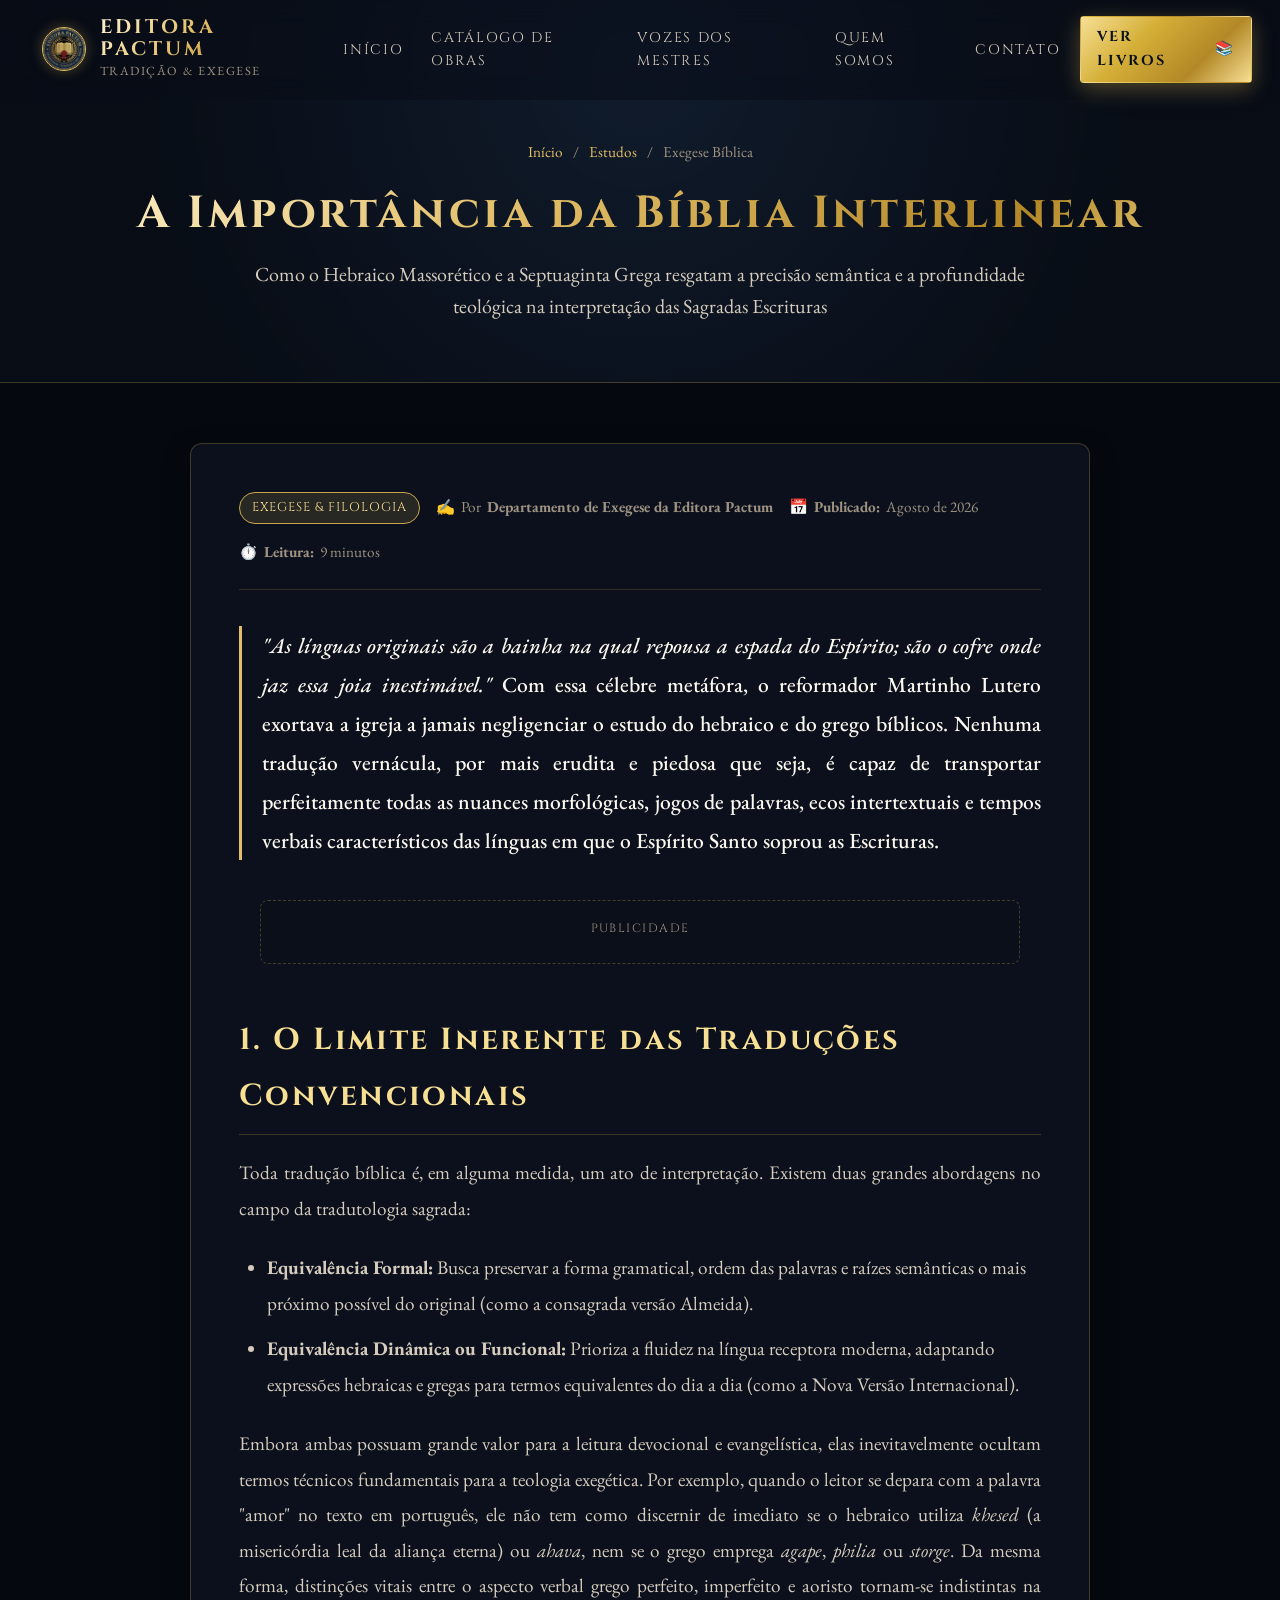
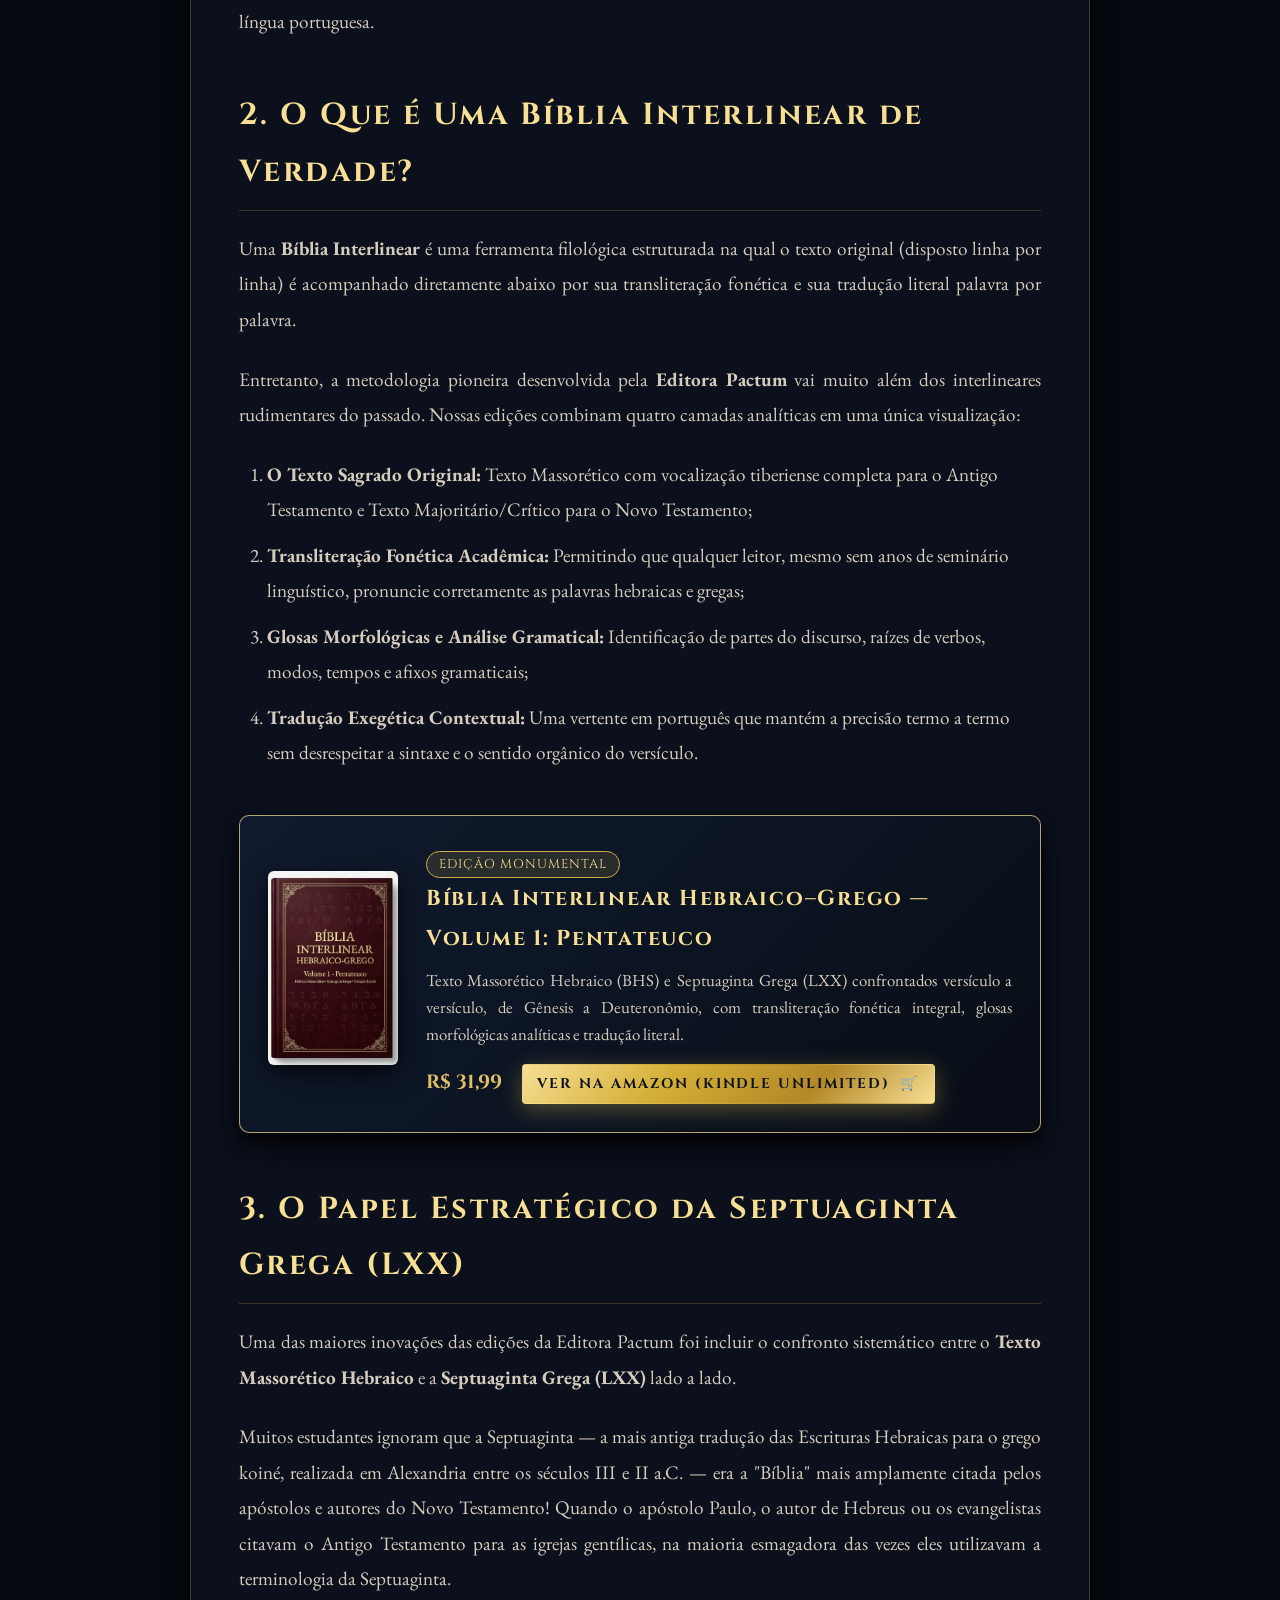
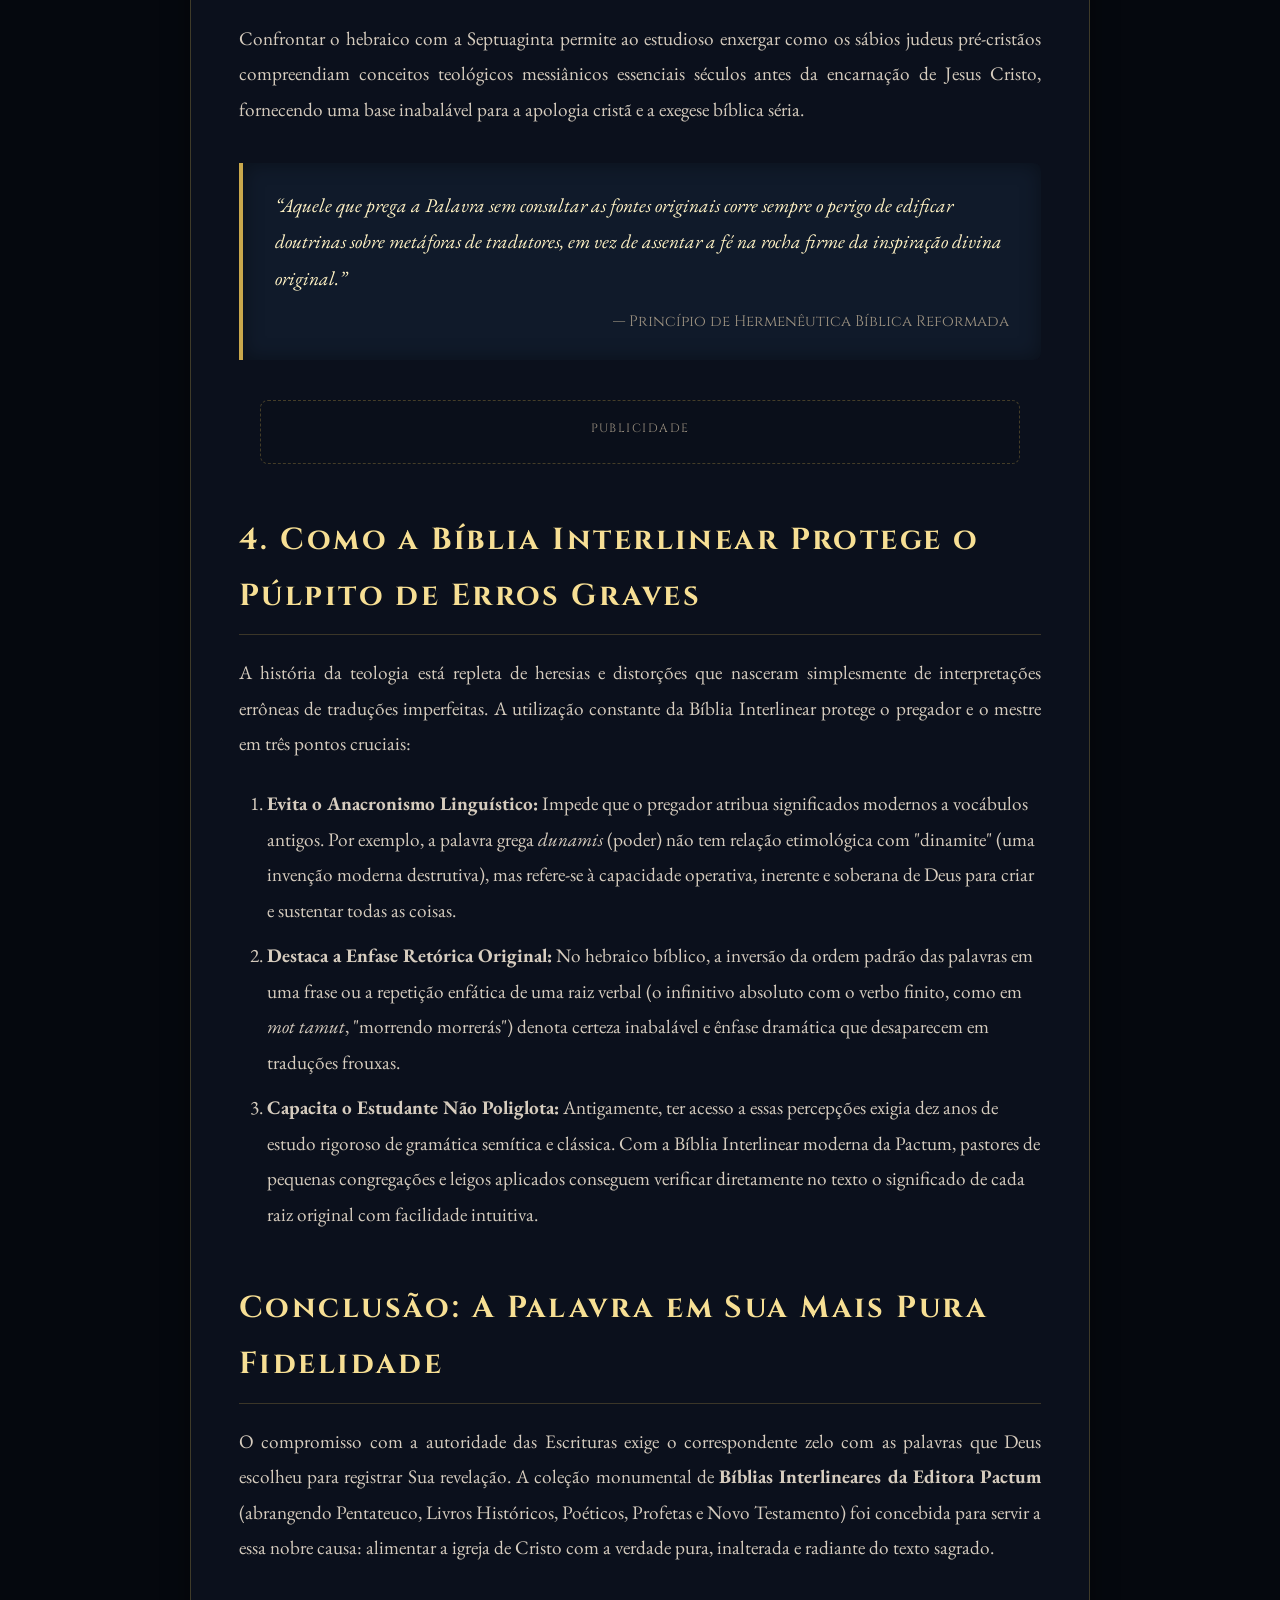
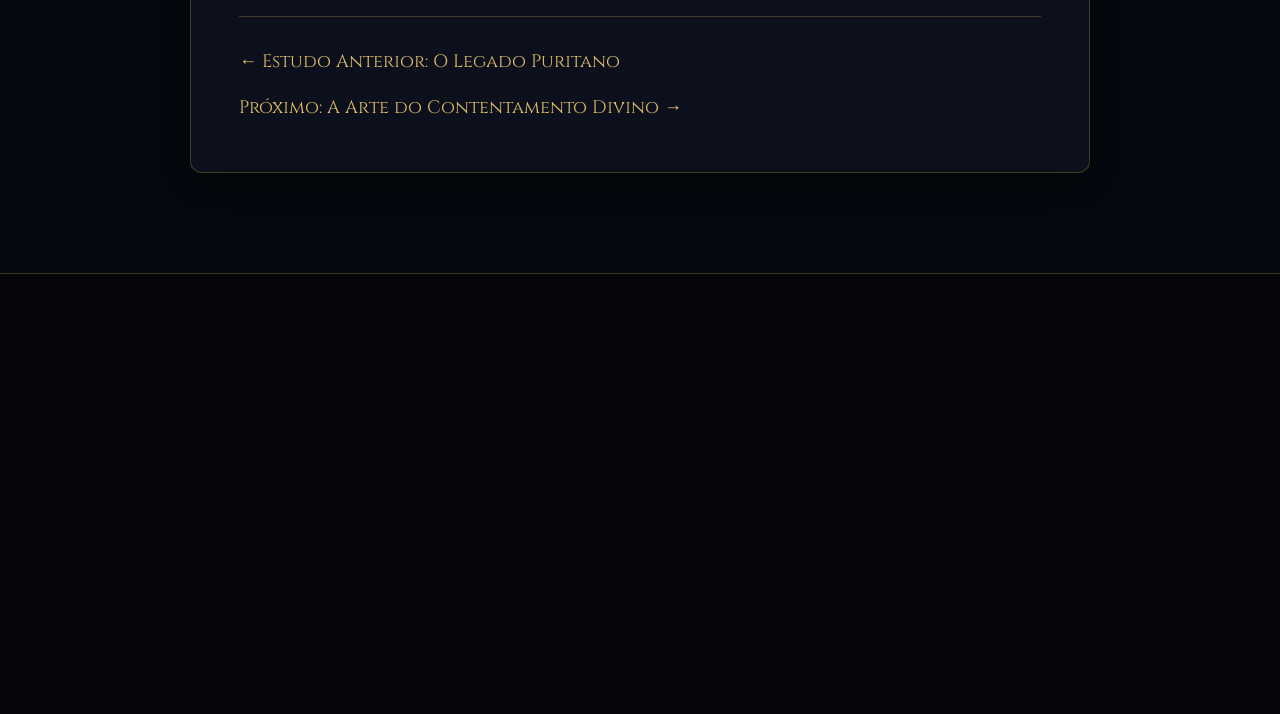
==== commit f35cfd1b: "feat: 3 novos livros no catalogo/SEO e otimizacao geral de carregamento e estrutura" ====
--- a/artigo-biblia-interlinear-exegese.html
+++ b/artigo-biblia-interlinear-exegese.html
@@ -23,13 +23,13 @@
   <!-- Google Fonts -->
   <link rel="preconnect" href="https://fonts.googleapis.com">
   <link rel="preconnect" href="https://fonts.gstatic.com" crossorigin>
-  <link href="https://fonts.googleapis.com/css2?family=Cinzel:wght@400;600;700;800;900&family=EB+Garamond:ital,wght@0,400;0,500;0,600;0,700;1,400;1,500;1,600&display=swap" rel="stylesheet">
+  <link href="https://fonts.googleapis.com/css2?family=Cinzel:wght@400;600;700;900&family=EB+Garamond:ital,wght@0,400;0,500;0,600;0,700;1,400;1,500&display=swap" rel="stylesheet">
   
   <link rel="icon" type="image/png" sizes="32x32" href="favicon-32x32.png">
   <link rel="icon" type="image/png" sizes="16x16" href="favicon-16x16.png">
   <link rel="shortcut icon" href="favicon.ico">
   
-  <link rel="stylesheet" href="style.css">
+  <link rel="stylesheet" href="style.css?v=20261116">
 
   <!-- Schema.org Article & Breadcrumbs -->
   <script type="application/ld+json">
@@ -67,7 +67,10 @@
   <nav class="navbar" id="navbar">
     <div class="nav-container">
       <a href="/" class="nav-logo">
-        <img src="logo.png" alt="Editora Pactum" class="nav-logo-img">
+        <picture>
+          <source srcset="logo.webp" type="image/webp">
+          <img src="logo.png" alt="Editora Pactum" class="nav-logo-img" width="44" height="44" decoding="async">
+        </picture>
         <div class="nav-brand-text">
           <span class="nav-logo-text">Editora Pactum</span>
           <span class="nav-logo-sub">Tradição & Exegese</span>
@@ -86,6 +89,9 @@
         <a href="/#catalogo" class="btn btn-primary" style="padding: 8px 16px; font-size: 0.9rem;">
           <span>Ver Livros</span> 📚
         </a>
+        <button class="nav-toggle" id="navToggle" aria-label="Menu Principal">
+          <span></span><span></span><span></span>
+        </button>
       </div>
     </div>
   </nav>
@@ -167,7 +173,10 @@
 
           <!-- LIVRO EM DESTAQUE NO ARTIGO -->
           <div class="article-featured-book">
-            <img src="capas/biblia_interlinear_hg_vol1.jpg" alt="Bíblia Interlinear Hebraico-Grego Vol 1">
+            <picture>
+              <source srcset="capas/thumbs/biblia-interlinear-hg-vol1.webp" type="image/webp">
+              <img src="capas/biblia_interlinear_hg_vol1.jpg" alt="Bíblia Interlinear Hebraico-Grego Vol 1" width="130" height="194" loading="lazy" decoding="async">
+            </picture>
             <div class="article-book-info">
               <span class="article-tag-badge">Edição Monumental</span>
               <h4>Bíblia Interlinear Hebraico–Grego — Volume 1: Pentateuco</h4>
@@ -255,7 +264,10 @@
         <div class="footer-grid">
           <div class="footer-brand">
             <div class="footer-brand-header">
-              <img src="logo.png" alt="Editora Pactum" class="footer-logo">
+              <picture>
+                <source srcset="logo.webp" type="image/webp">
+                <img src="logo.png" alt="Editora Pactum" class="footer-logo" width="44" height="44" loading="lazy" decoding="async">
+              </picture>
               <h3>EDITORA PACTUM</h3>
             </div>
             <p>Tradição Teológica Reformada & Exegese dos Textos Originais.</p>
@@ -300,5 +312,6 @@
     </div>
   </footer>
 
+  <script defer src="common.js?v=20261116"></script>
 </body>
 </html>
--- a/style.css
+++ b/style.css
@@ -41,7 +41,6 @@
 
   /* Tipografia */
   --font-serif-title: 'Cinzel', Georgia, 'Times New Roman', serif;
-  --font-serif-decorative: 'Cinzel Decorative', 'Cinzel', serif;
   --font-serif-body: 'EB Garamond', Georgia, serif;
   
   /* Transições & Sombras */
@@ -72,10 +71,39 @@
   font-size: 1.125rem;
   line-height: 1.7;
   overflow-x: hidden;
-  background: radial-gradient(circle at 50% 0%, #121f36 0%, #080d16 45%, #04060a 100%);
-  background-attachment: fixed;
+  background-color: var(--bg-darkest);
+  position: relative;
   -webkit-font-smoothing: antialiased;
   -moz-osx-font-smoothing: grayscale;
+}
+
+body::before {
+  content: '';
+  position: fixed;
+  inset: 0;
+  z-index: -1;
+  pointer-events: none;
+  background: radial-gradient(circle at 50% 0%, #121f36 0%, #080d16 45%, #04060a 100%);
+}
+
+.skip-link {
+  position: absolute;
+  top: -120px;
+  left: 16px;
+  z-index: 3500;
+  padding: 10px 18px;
+  background: var(--gold-gradient);
+  color: #080d16;
+  font-family: var(--font-serif-title);
+  font-size: 0.85rem;
+  font-weight: 700;
+  border-radius: 6px;
+  text-decoration: none;
+  transition: top var(--transition-fast);
+}
+
+.skip-link:focus {
+  top: 14px;
 }
 
 /* Scrollbar Personalizada */
@@ -1221,6 +1249,9 @@
   border-radius: 10px;
   transition: transform 0.15s ease-out, box-shadow 0.15s ease-out;
   transform-style: preserve-3d;
+}
+
+.book-card:hover {
   will-change: transform;
 }
 
@@ -1288,6 +1319,13 @@
   background: #0d1624;
 }
 
+.book-cover-wrap picture,
+.nav-logo picture,
+.hero-logo-wrap picture,
+.footer-brand-header picture {
+  display: contents;
+}
+
 .book-cover-img {
   width: 100%;
   height: 100%;
@@ -1296,7 +1334,14 @@
   transition: transform var(--transition-slow);
 }
 
-.book-card:hover .book-cover-img {
+.book-card:hover .book-cover-wrap picture,
+.nav-logo picture,
+.hero-logo-wrap picture,
+.footer-brand-header picture {
+  display: contents;
+}
+
+.book-cover-img {
   transform: scale(1.06);
 }
 
@@ -1568,6 +1613,8 @@
 .autores {
   padding: 90px 0;
   position: relative;
+  content-visibility: auto;
+  contain-intrinsic-size: 1px 850px;
 }
 
 .autores-grid {
@@ -1680,6 +1727,8 @@
 .amazon-banner {
   padding: 80px 0;
   position: relative;
+  content-visibility: auto;
+  contain-intrinsic-size: 1px 320px;
 }
 
 .banner-content {
@@ -1737,6 +1786,8 @@
 .footer {
   background: #04060a;
   border-top: 1px solid var(--gold-border);
+  content-visibility: auto;
+  contain-intrinsic-size: 1px 420px;
 }
 
 .footer-top {
@@ -2241,6 +2292,7 @@
     right: -100%;
     width: 280px;
     height: 100vh;
+    z-index: 1001;
     background: #080d16;
     border-left: 1px solid var(--gold-border);
     flex-direction: column;
@@ -2255,6 +2307,8 @@
 
   .nav-toggle {
     display: flex;
+    position: relative;
+    z-index: 1002;
   }
 
   .hero-title {
@@ -2339,7 +2393,7 @@
 }
 
 .citations-title {
-  font-family: 'Crimson Text', 'Playfair Display', Georgia, serif;
+  font-family: var(--font-serif-title);
   font-size: 1.15rem;
   font-weight: 600;
   color: var(--gold-300);
@@ -2394,7 +2448,7 @@
 }
 
 .modal-citation-text {
-  font-family: 'Crimson Text', Georgia, serif;
+  font-family: var(--font-serif-body);
   font-size: 1.05rem;
   line-height: 1.7;
   color: var(--text-secondary);
@@ -2631,6 +2685,7 @@
 
 .article-featured-book img {
   width: 130px;
+  height: auto;
   border-radius: 6px;
   box-shadow: 0 8px 24px rgba(0, 0, 0, 0.7);
   flex-shrink: 0;
@@ -2693,6 +2748,8 @@
   padding: 100px 0;
   position: relative;
   background: radial-gradient(circle at 50% 50%, rgba(18, 31, 54, 0.3) 0%, rgba(4, 6, 10, 0) 80%);
+  content-visibility: auto;
+  contain-intrinsic-size: 1px 650px;
 }
 
 .artigos-grid {
@@ -2861,3 +2918,24 @@
   min-height: 130px;
 }
 
+.nav-toggle.open span:nth-child(1) {
+  transform: translateY(7px) rotate(45deg);
+}
+.nav-toggle.open span:nth-child(2) {
+  opacity: 0;
+}
+.nav-toggle.open span:nth-child(3) {
+  transform: translateY(-7px) rotate(-45deg);
+}
+
+@media (prefers-reduced-motion: reduce) {
+  html {
+    scroll-behavior: auto;
+  }
+  *, *::before, *::after {
+    animation-duration: 0.01ms !important;
+    animation-iteration-count: 1 !important;
+    transition-duration: 0.01ms !important;
+  }
+}
+
